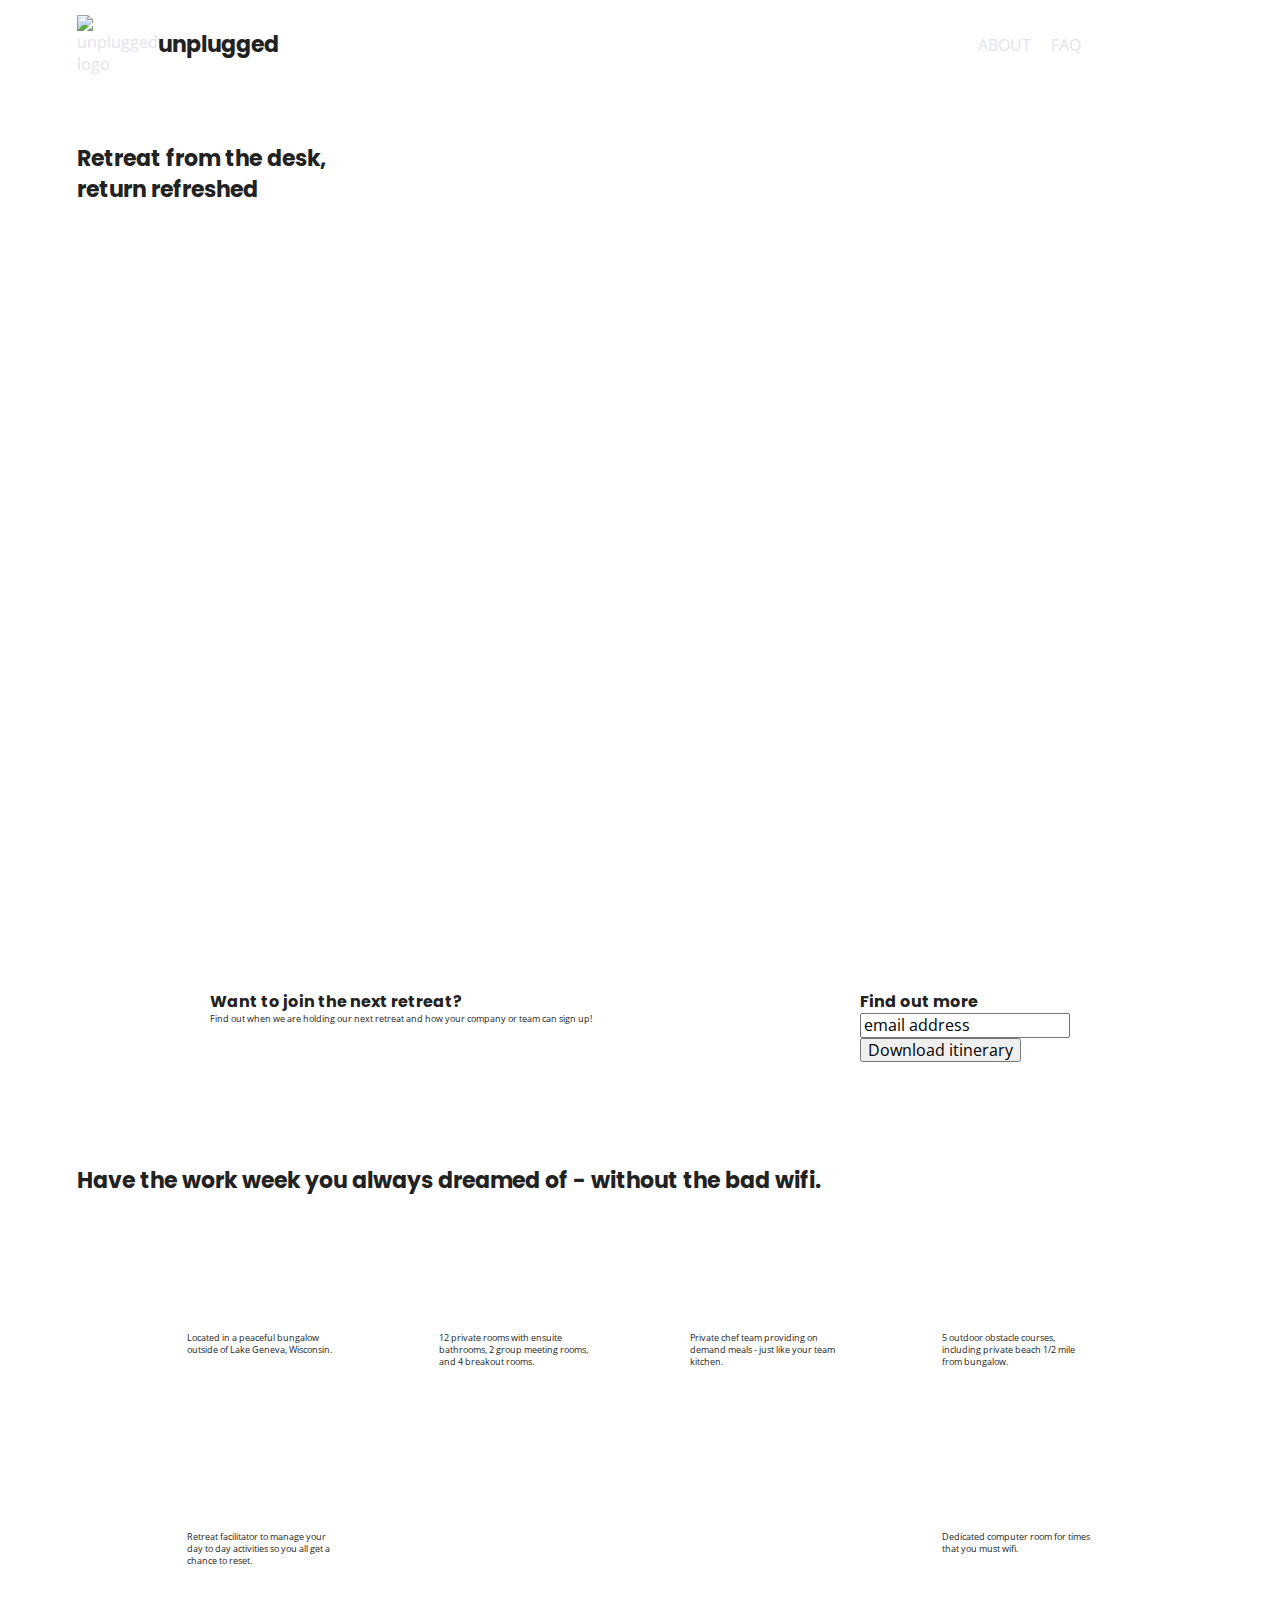
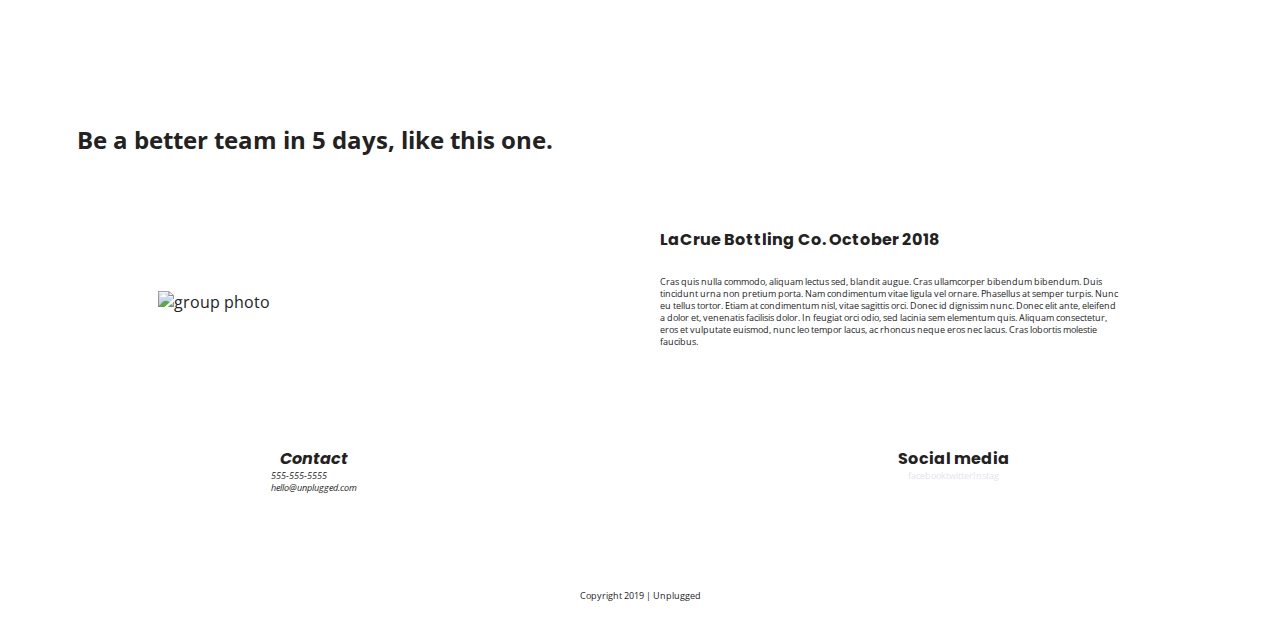
==== index.html @ 3b062340 "adding font styles" ====
<!doctype html>
<html class="no-js" lang="">

<head>
  <meta charset="utf-8">
  <meta http-equiv="x-ua-compatible" content="ie=edge">
  <title>Unplugged | home </title>
  <meta name="description" content="">
  <meta name="viewport" content="width=device-width, initial-scale=1, shrink-to-fit=no">

  <link rel="manifest" href="site.webmanifest">
  <link rel="apple-touch-icon" href="icon.png">
  <!-- Place favicon.ico in the root directory -->

  <!------- Fonts ---->
  <link href="https://fonts.googleapis.com/css?family=Open+Sans:400,700|Poppins:500,700" rel="stylesheet">


  <link rel="stylesheet" href="css/normalize.css">
  <link rel="stylesheet" href="css/main.css">
</head>

<body>
  <!--[if lte IE 9]>
    <p class="browserupgrade">You are using an <strong>outdated</strong> browser. Please <a href="https://browsehappy.com/">upgrade your browser</a> to improve your experience and security.</p>
  <![endif]-->

  <!-- Add your site or application content here -->

  <header>
      <div class="content-wrapper"> <!-- any elements that contain other content and visuals -->
          <a class="logo" href="#"><img src="" alt="unplugged logo"></a>
          <h1> unplugged </h1>
          <div class="header-divider"> </div> <!-- the space in between the logo and navigation -->
          <nav>
              <ul>
                  <li>  <a href="about/index.html"> about </a>  </li>
                  <li>  <a href="faq/index.html"> faq </a>  </li>
              </ul>
          </nav>
      </div> <!-- end content wrapper header -->
  </header>

  <main>
      <section class="hero-area">
            <div class="content-wrapper">
                <h1> Retreat from the desk, <br> return refreshed </h2>
            </div> <!-- hero area content wrapper ends -->
      </section>

      <aside>
            <div class="content-wrapper">
                <div class="form-description">
                    <h3> Want to join the next retreat? </h3>
                    <p> Find out when we are holding our next retreat and how your company or team can sign up! </p>
                </div>
                <div class="signup-form">
                    <h3> Find out more </h3>
                    <input type="text" name="name" value="email address">
                    <input type="button" value="Download itinerary">
                </div>
            </div> <!-- aside content wrapper ends -->
      <aside>

      <section class="features">
          <h1> Have the work week you always dreamed of - without the bad wifi. </h1>
          <div class="content-wrapper">
              <div class="feature-items">
                  <article>
                      <p class="icon">  </p>
                      <p class="features-item-description">
                            Located in a peaceful bungalow outside of Lake Geneva, Wisconsin.
                      </p>
                  </article>

                  <article>
                      <p class="icon">  </p>
                      <p class="features-item-description">
                            12 private rooms with ensuite bathrooms, 2 group meeting rooms, and 4 breakout rooms.
                      </p>
                  </article>

                  <article>
                      <p class="icon">  </p>
                      <p class="features-item-description">
                            Private chef team providing on demand meals - just like your team kitchen.
                      </p>
                  </article>

                  <article>
                      <p class="icon">  </p>
                      <p class="features-item-description">
                            5 outdoor obstacle courses, including private beach 1/2 mile from bungalow.
                      </p>
                  </article>

                  <article>
                      <p class="icon">  </p>
                      <p class="features-item-description">
                            Retreat facilitator to manage your day to day activities so you all get a chance to reset.
                      </p>
                  </article>

                  <article>
                      <p class="icon">  </p>
                      <p class="features-item-description">
                            Dedicated computer room for times that you must wifi.
                      </p>
                  </article>
              </div>
          </div> <!-- end feature content wrapper -->
      </section>

      <section class="review">
          <h2> Be a better team in 5 days, like this one. </h2>
          <div class="content-wrapper">
              <div class="group-photo">
                  <img src="" alt="group photo">
              </div>
              <div class="review-text">
                  <h3> LaCrue Bottling Co. October 2018 </h3>
                  <p>
                    Cras quis nulla commodo, aliquam lectus sed, blandit augue. Cras ullamcorper bibendum bibendum. Duis tincidunt urna non pretium porta. Nam condimentum vitae ligula vel ornare. Phasellus at semper turpis. Nunc eu tellus tortor. Etiam at condimentum nisl, vitae sagittis orci. Donec id dignissim nunc. Donec elit ante, eleifend a dolor et, venenatis facilisis dolor. In feugiat orci odio, sed lacinia sem elementum quis. Aliquam consectetur, eros et vulputate euismod, nunc leo tempor lacus, ac rhoncus neque eros nec lacus. Cras lobortis molestie faucibus.
                  </p>
              </div>
          </div> <!-- end review content wrapper -->
      </section>

    </main> <!-- main wrapper ends -->


    <footer>
          <div class="content-wrapper">
              <div class="footer-content">
                    <address class="contact"> <!-- address tag for contact info -->
                        <h4> Contact </h4>
                        <p>
                            555-555-5555 <br>
                            hello@unplugged.com
                        </p>
                    </address>

                    <div class="social">
                        <h4> Social media </h4>
                        <div class="social-icons">
                            <p>  <a href="https://www.facebook.com/yoursite" target="_blank"> facebook </a>  </p>
                            <p>  <a href="https://www.twitter.com/yoursite" target="_blank"> twitter </a>  </p>
                            <p>  <a href="https://www.instagramm.com/yoursite" target="_blank"> Instag </a>  </p>
                        </div>
                    </div> <!-- social content ends -->
              </div> <!-- footer content ends -->
          </div> <!-- content wrapper content ends -->

          <div class="copyright">
              <p> Copyright 2019 | Unplugged </p>
          </div>
    </footer>













  <script src="js/vendor/modernizr-3.6.0.min.js"></script>
  <script src="https://code.jquery.com/jquery-3.3.1.min.js" integrity="sha256-FgpCb/KJQlLNfOu91ta32o/NMZxltwRo8QtmkMRdAu8=" crossorigin="anonymous"></script>
  <script>window.jQuery || document.write('<script src="js/vendor/jquery-3.3.1.min.js"><\/script>')</script>
  <script src="js/plugins.js"></script>
  <script src="js/main.js"></script>

  <!-- Google Analytics: change UA-XXXXX-Y to be your site's ID. -->
  <script>
    window.ga = function () { ga.q.push(arguments) }; ga.q = []; ga.l = +new Date;
    ga('create', 'UA-XXXXX-Y', 'auto'); ga('send', 'pageview')
  </script>
  <script src="https://www.google-analytics.com/analytics.js" async defer></script>
</body>

</html>
---- css/main.css ----
/*! HTML5 Boilerplate v6.1.0 | MIT License | https://html5boilerplate.com/ */

/*
 * What follows is the result of much research on cross-browser styling.
 * Credit left inline and big thanks to Nicolas Gallagher, Jonathan Neal,
 * Kroc Camen, and the H5BP dev community and team.
 */

/* ==========================================================================
   Base styles: opinionated defaults
   ========================================================================== */

html {
    color: #222;
    font-size: 1em;
    line-height: 1.4;
}

/*
 * Remove text-shadow in selection highlight:
 * https://twitter.com/miketaylr/status/12228805301
 *
 * Vendor-prefixed and regular ::selection selectors cannot be combined:
 * https://stackoverflow.com/a/16982510/7133471
 *
 * Customize the background color to match your design.
 */

::-moz-selection {
    background: #b3d4fc;
    text-shadow: none;
}

::selection {
    background: #b3d4fc;
    text-shadow: none;
}

/*
 * A better looking default horizontal rule
 */

hr {
    display: block;
    height: 1px;
    border: 0;
    border-top: 1px solid #ccc;
    margin: 1em 0;
    padding: 0;
}

/*
 * Remove the gap between audio, canvas, iframes,
 * images, videos and the bottom of their containers:
 * https://github.com/h5bp/html5-boilerplate/issues/440
 */

audio,
canvas,
iframe,
img,
svg,
video {
    vertical-align: middle;
}

/*
 * Remove default fieldset styles.
 */

fieldset {
    border: 0;
    margin: 0;
    padding: 0;
}

/*
 * Allow only vertical resizing of textareas.
 */

textarea {
    resize: vertical;
}

/* ==========================================================================
   Browser Upgrade Prompt
   ========================================================================== */

.browserupgrade {
    margin: 0.2em 0;
    background: #ccc;
    color: #000;
    padding: 0.2em 0;
}

/* ==========================================================================
   Author's custom styles
   ========================================================================== */


/*--------------- Base styles & Global Styles ----------*/
html {
  font-size: 16px; /* base font size for ems */
}

body {
  width: 100%;
  font-family: 'Open Sans', sans-serif;
  font-size: 1em;
}

header,
footer {
    width: 100%;
    display: flex;
    align-items: center;
    justify-content: center;
    flex-flow: row wrap;
}

h1 {
  font-size: 1.38em; /* 22px */
  margin: 0px;
  padding: 0px;
  font-family: 'Poppins', sans-serif;
}

h3 {
  font-size: 1em; /* 16px */
  margin: 0px;
  padding: 0px;
  font-family: 'Poppins', sans-serif;
}

h4 {
  margin: 0px;
  padding: 0px;
  font-family: 'Poppins', sans-serif;
}

p {
  margin: 0px;
  padding: 0px;
  font-size: 0.56em; /* 9px */
  line-height: 12px;
}

a { /* styling links */
  color: #e2e3ed;
  text-decoration: none;
}




/* ---------------- header styles ---------------------------- */

header {
    padding: 15px 0;
}

header .content-wrapper {
    display: flex; /* make the  */
    width: 88%;
    align-items: center;
    justify-content: center;
    flex-flow: row wrap;
}


.header-divider { /* space between logo and nav bar */
   width: 100%;/* lets the space grow automatically */
   height: 1px;
   margin: 10px 0 15px 0;
}

/*.logo {
  padding: 0 0 0 30px; /*to make sure the logo keeps some space to the page start */
/*} */

header nav { /* nav bar styles */
    align-items: center; /* lets nav bar appear at end of header */
    justify-content: center;
    flex-flow: row wrap;
    width: 60%;
}


header nav ul {
  display: flex; /* so that the li elements become flex items */
  justify-content: center;
  align-items: center;
  margin: 0px;
  padding: 0px;
}

header nav ul li {
  display: inline;
  margin: 0 10px;
  text-transform: uppercase;
}


/* ------------ footer styles ------------------------ */

footer .content-wrapper {
    margin: 50px 0;
}

footer .footer-content {
    display: flex;
    align-items: center;
    justify-content: center; /* to get space between the contact and social media parts and to the page end*/
    flex-flow: column;
}

footer address {
    display: flex;
    align-items: center;
    justify-content: center;
    flex-flow: column;
    padding-bottom: 46px;
}

footer .social {
    display: flex;
    align-items: center;
    justify-content: center;
    flex-flow: column;
}

footer .social-icons {
    display: flex; /* to let the social icons appear below */
    align-items: center;
    justify-content: space-between;
}

footer {
    flex-flow: column; /* to turn the two divs ("content-wrapper" + "copyright") into flex items + let them appear below  */
}

footer .copyright {
    display: flex; /* to turn p element into flex item */
    align-items: center;
    justify-content: center;
    margin: 0 0 20px 0;
}


/* -------------- Mobile styles Homepage - --------------*/

main {
  display: flex;
  align-items: center;
  justify-content: center;
  flex-flow: column;
}


.hero-area {
    display: flex;
    align-items: stretch;
    justify-content: flex-start;
    height: 100vh; /* to have the hero image stretched over whole screen (100% vertical height)*/
    margin: 0;
    width: 88%;
}

.hero-area h1 {
    padding-top: 53px;
}

.hero-area .content-wrapper {
    width: 100%;
}

aside {
    display: flex; /* to center the content */
    align-items: center;
    justify-content: center;
    flex-flow: column; /* to put all main area content items below of each other */

}

aside .content-wrapper {
    display: flex; /* to allow putting the "want to join..." section and the form next to each other and center */
    align-items: flex-start;
    justify-content: center;
    flex-flow: column;
    width: 88%;
}

.form-description {
    padding: 30px 0;
}

.signup-form {
    display: flex;
    align-items: flex-start;
    justify-content: center;
    flex-flow: column;
    padding-bottom: 50px;
}

.features {
    display: flex;
    align-items: flex-start; /* to set the headline to the left */
    justify-content: center;
    flex-flow: column;
    width: 88%;
}

.features .content-wrapper {
      width: 100%;
}

.feature-items {
    display: flex;
    align-items: center;
    justify-content: center;
    flex-flow: column; /* to wrap the items  */
}



.features article {
  width: 50%;
}

.feature-items p {
  padding-bottom: 54%;
}

.features h1 {
    padding: 54px 0px; /* space to left + right page border */
}


.review {
    display: flex;
    align-items: flex-start; /* to set the headline to the left */
    justify-content: center;
    flex-flow: column;
    width: 88%;
}

.review h2 {
    padding: 54px 0 29px 0;
}

.review h3 {
    padding: 24px 0;
}

.review p {
    padding-bottom: 50px;
}

.review .content-wrapper {
  display: flex;
  align-items: center;
  justify-content: center;
  flex-flow: column;
  width: 100%;
}

/* -------------- Mobile styles About -------------------*/

.mission {
    display: flex;
    justify-content: center;
    align-items: center;
    flex-flow: column;
}

.mission .content-wrapper {
    display: flex;
    justify-content: center;
    align-items: center;
    flex-flow: column; /* to have the header and the mission content below of each other */
}

.mission h2 {
    padding-top: 50px ;
    padding-bottom: 20px;
    width: 88%;
}

.mission-content {
    width: 88%;
}

.mission p {
    padding-bottom: 20px;
}

.map {
    width: 100%;
}

.contact-section {
    width: 88%;
}

.contact-section .content-wrapper {
    display: flex;
    align-items: flex-start;
    justify-content: center;
    flex-flow: column;
}

.contact-section .content-wrapper h2 {
    padding: 20px 0;
}

.contact-section address {
    display: flex; /* to get the general info and chat with facilitator beside each other */
    align-items: flex-start; /* have both headlines at the same hight */
    justify-content: center;
    flex-flow: column;
}


.contact-section address p {
    padding: 17px 0;
}



/* -------------- Mobile styles FAQ ---------------------*/

.faq {
    display: flex;
    align-items: flex-start;
    justify-content: center;
    flex-flow: column;
    width: 88%;
}

.faq h2 {
  padding-top: 50px;
}

.faq h3 {
  padding-bottom: 13px;
}

.faq .content-wrapper {
    display: flex;
    justify-content: center;
    align-items: center;
    flex-flow: row wrap;
}

.faq-content {
    padding-bottom: 50px;
}

/* ==========================================================================
   Helper classes
   ========================================================================== */

/*
 * Hide visually and from screen readers
 */

.hidden {
    display: none !important;
}

/*
 * Hide only visually, but have it available for screen readers:
 * https://snook.ca/archives/html_and_css/hiding-content-for-accessibility
 *
 * 1. For long content, line feeds are not interpreted as spaces and small width
 *    causes content to wrap 1 word per line:
 *    https://medium.com/@jessebeach/beware-smushed-off-screen-accessible-text-5952a4c2cbfe
 */

.visuallyhidden {
    border: 0;
    clip: rect(0 0 0 0);
    height: 1px;
    margin: -1px;
    overflow: hidden;
    padding: 0;
    position: absolute;
    width: 1px;
    white-space: nowrap; /* 1 */
}

/*
 * Extends the .visuallyhidden class to allow the element
 * to be focusable when navigated to via the keyboard:
 * https://www.drupal.org/node/897638
 */

.visuallyhidden.focusable:active,
.visuallyhidden.focusable:focus {
    clip: auto;
    height: auto;
    margin: 0;
    overflow: visible;
    position: static;
    width: auto;
    white-space: inherit;
}

/*
 * Hide visually and from screen readers, but maintain layout
 */

.invisible {
    visibility: hidden;
}

/*
 * Clearfix: contain floats
 *
 * For modern browsers
 * 1. The space content is one way to avoid an Opera bug when the
 *    `contenteditable` attribute is included anywhere else in the document.
 *    Otherwise it causes space to appear at the top and bottom of elements
 *    that receive the `clearfix` class.
 * 2. The use of `table` rather than `block` is only necessary if using
 *    `:before` to contain the top-margins of child elements.
 */

.clearfix:before,
.clearfix:after {
    content: " "; /* 1 */
    display: table; /* 2 */
}

.clearfix:after {
    clear: both;
}

/* ==========================================================================
   EXAMPLE Media Queries for Responsive Design.
   These examples override the primary ('mobile first') styles.
   Modify as content requires.
   ========================================================================== */

@media only screen and (min-width: 768px) {
  /* ------------ Tablet styles here ------------*/
    header .content-wrapper {
        flex-flow: row nowrap;
    }


    .header-divider { /* space between logo and nav bar */
       width: 100%;/* lets the space grow automatically */
       height: 1px;
       margin: 10px 0 15px 0;
    }


    aside .content-wrapper {
      flex-flow: row nowrap;
      justify-content: space-around;
    }

    .form-description {
      padding: 0;
      /*flex-basis: 260px;*/
    }

    .signup-form {
      /*flex-basis: 290px;*/
    }

    .feature-items {
        flex-flow: row wrap; /* to wrap the items  */
        align-items: flex-start;
        justify-content: space-between;
        padding: 0 60px; /* get the space between the features */
    }

    .features article {
        flex-basis: 23%; /* sets the width of the element */
        padding: 0 50px;
    }

    .review .content-wrapper {
      flex-flow: row nowrap;
    }

    .review-text {
      flex-basis: 42%;
    }

    .group-photo {
      flex-basis: 42%;
      padding-right: 20px;
    }

    /* ------ about styles------- */
    .mission-content {
      display: flex;
      align-items: center;
      justify-content: space-between;
      flex-flow: row nowrap;
    }

    .mission-content p {
      flex-basis: 45%; /* to auto grow/shrink --> in % */
    }

    .contact-section .content-wrapper address {
        display: flex;
        width: 100%;
        justify-content: space-around;
        align-items: flex-start;
        flex-flow: row nowrap;
      }

  /* ---- FAQ styles ------ */
  .faq h2 {
      padding-bottom: 40px;
  }

  .faq .content-wrapper {
      flex-flow: row wrap;
      justify-content: space-between;
  }

  .faq-content {
    flex-basis: 45%;
  }

  /* ---- Footer styles ------ */
    footer .content-wrapper {
      width: 100%;
    }
    footer .footer-content {
      flex-flow: row nowrap;
      justify-content: space-around;
      align-items: flex-start;
    }


}

@media only screen and (min-width: 1200px) {
  /* ------------ Desktop styles here ------------*/
  aside .content-wrapper {
    flex-flow: row nowrap;
    justify-content: space-around;
  }

  .form-description {
    padding: 0;
    /*flex-basis: 260px;*/
  }

  .signup-form {
    /*flex-basis: 290px;*/
  }

  .feature-items {
      flex-flow: row wrap; /* to wrap the items  */
      align-items: flex-start;
      justify-content: space-between;
      padding: 0 60px; /* get the space between the features */
  }

  .features article {
      flex-basis: 15%; /* sets the width of the element */
      padding: 0 50px;
  }

  .review .content-wrapper {
    flex-flow: row nowrap;
  }

  .review-text {
    flex-basis: 41%;
  }

  .group-photo {
    flex-basis: 41%;
    padding-right: 40px;
  }

  /* ------ about styles------- */
  .mission-content {
    display: flex;
    align-items: center;
    justify-content: space-between;
    flex-flow: row nowrap;
  }

  .mission-content p {
    flex-basis: 45%; /* to auto grow/shrink --> in % */
  }

  .contact-section .content-wrapper address {
      display: flex;
      width: 100%;
      justify-content: space-around;
      align-items: flex-start;
      flex-flow: row nowrap;
    }

      /* ---- FAQ styles ------ */
      .faq h2 {
          padding-bottom: 40px;
      }

      .faq .content-wrapper {
          flex-flow: row wrap;
          justify-content: space-between;
      }

      .faq-content {
        flex-basis: 45%;
}

  /* ---- footer styles ------- */
  footer .content-wrapper {
    width: 100%;
  }
  footer .footer-content {
    flex-flow: row nowrap;
    justify-content: space-around;
    align-items: flex-start;
  }

}
/* ==========================================================================
   Print styles.
   Inlined to avoid the additional HTTP request:
   https://www.phpied.com/delay-loading-your-print-css/
   ========================================================================== */

@media print {
    *,
    *:before,
    *:after {
        background: transparent !important;
        color: #000 !important; /* Black prints faster */
        -webkit-box-shadow: none !important;
        box-shadow: none !important;
        text-shadow: none !important;
    }

    a,
    a:visited {
        text-decoration: underline;
    }

    a[href]:after {
        content: " (" attr(href) ")";
    }

    abbr[title]:after {
        content: " (" attr(title) ")";
    }

    /*
     * Don't show links that are fragment identifiers,
     * or use the `javascript:` pseudo protocol
     */

    a[href^="#"]:after,
    a[href^="javascript:"]:after {
        content: "";
    }

    pre {
        white-space: pre-wrap !important;
    }
    pre,
    blockquote {
        border: 1px solid #999;
        page-break-inside: avoid;
    }

    /*
     * Printing Tables:
     * http://css-discuss.incutio.com/wiki/Printing_Tables
     */

    thead {
        display: table-header-group;
    }

    tr,
    img {
        page-break-inside: avoid;
    }

    p,
    h2,
    h3 {
        orphans: 3;
        widows: 3;
    }

    h2,
    h3 {
        page-break-after: avoid;
    }
}
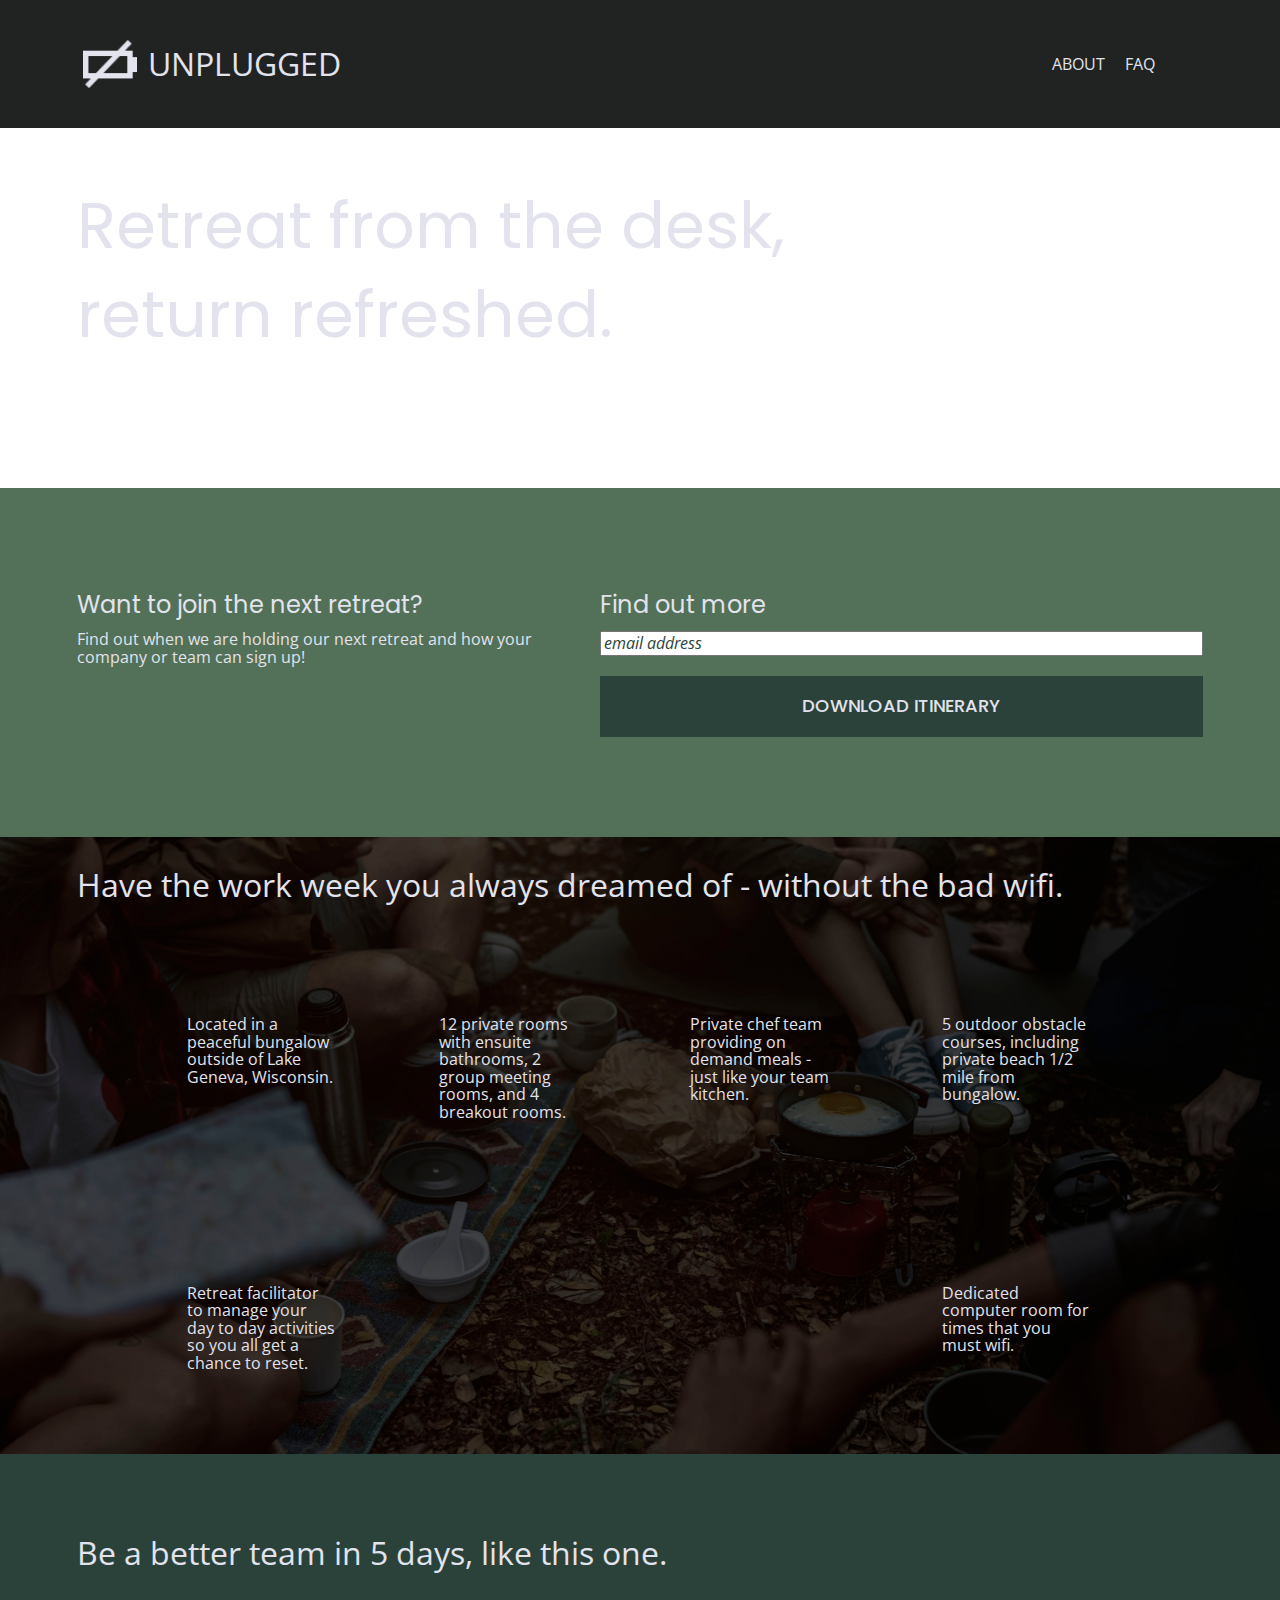
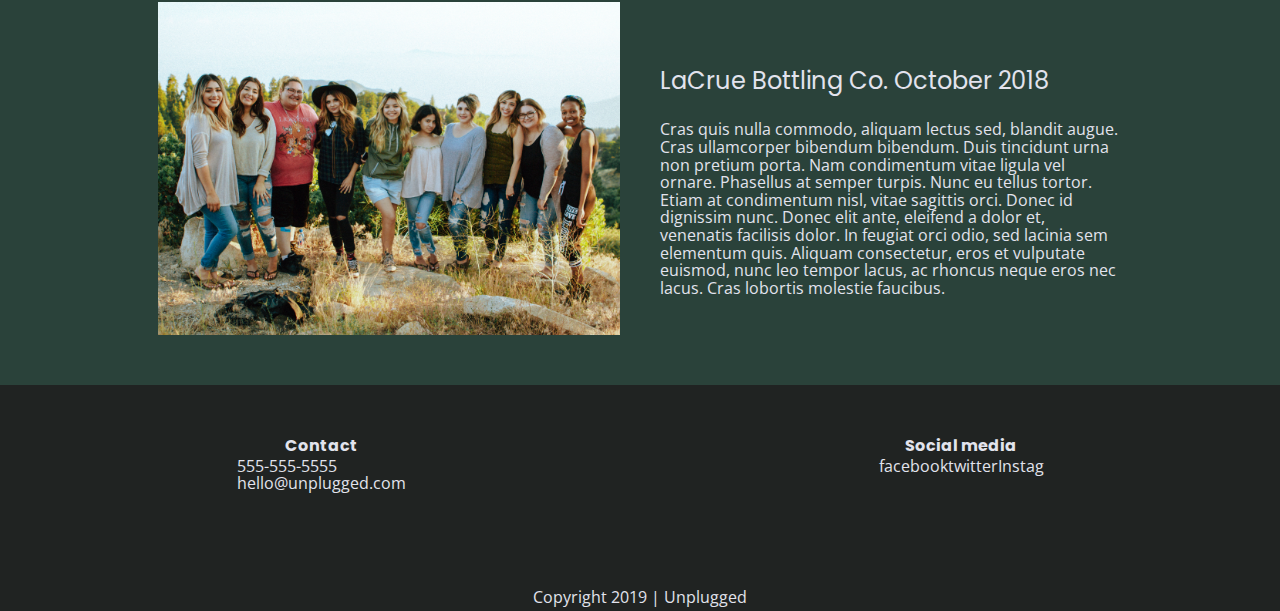
==== commit efe2b5cb: "about styling" ====
--- a/index.html
+++ b/index.html
@@ -29,8 +29,8 @@
 
   <header>
       <div class="content-wrapper"> <!-- any elements that contain other content and visuals -->
-          <a class="logo" href="#"><img src="" alt="unplugged logo"></a>
-          <h1> unplugged </h1>
+          <a class="logo" href="#"><img src="img/logo.png" alt="unplugged logo"></a>
+          <h2 id="logo-name"> unplugged </h2>
           <div class="header-divider"> </div> <!-- the space in between the logo and navigation -->
           <nav>
               <ul>
@@ -44,7 +44,7 @@
   <main>
       <section class="hero-area">
             <div class="content-wrapper">
-                <h1> Retreat from the desk, <br> return refreshed </h2>
+                <h1> Retreat from the desk, <br> return refreshed. </h1>
             </div> <!-- hero area content wrapper ends -->
       </section>
 
@@ -60,10 +60,10 @@
                     <input type="button" value="Download itinerary">
                 </div>
             </div> <!-- aside content wrapper ends -->
-      <aside>
+      </aside>
 
       <section class="features">
-          <h1> Have the work week you always dreamed of - without the bad wifi. </h1>
+          <h2> Have the work week you always dreamed of - without the bad wifi. </h2>
           <div class="content-wrapper">
               <div class="feature-items">
                   <article>
@@ -112,18 +112,20 @@
       </section>
 
       <section class="review">
-          <h2> Be a better team in 5 days, like this one. </h2>
-          <div class="content-wrapper">
-              <div class="group-photo">
-                  <img src="" alt="group photo">
-              </div>
-              <div class="review-text">
-                  <h3> LaCrue Bottling Co. October 2018 </h3>
-                  <p>
-                    Cras quis nulla commodo, aliquam lectus sed, blandit augue. Cras ullamcorper bibendum bibendum. Duis tincidunt urna non pretium porta. Nam condimentum vitae ligula vel ornare. Phasellus at semper turpis. Nunc eu tellus tortor. Etiam at condimentum nisl, vitae sagittis orci. Donec id dignissim nunc. Donec elit ante, eleifend a dolor et, venenatis facilisis dolor. In feugiat orci odio, sed lacinia sem elementum quis. Aliquam consectetur, eros et vulputate euismod, nunc leo tempor lacus, ac rhoncus neque eros nec lacus. Cras lobortis molestie faucibus.
-                  </p>
-              </div>
-          </div> <!-- end review content wrapper -->
+            <div class="review-wrapper">
+                <h2> Be a better team in 5 days, like this one. </h2>
+                <div class="content-wrapper">
+                    <div class="group-photo">
+                        <img src="img/team.jpg" alt="group photo">
+                    </div>
+                    <div class="review-text">
+                        <h3> LaCrue Bottling Co. October 2018 </h3>
+                        <p>
+                          Cras quis nulla commodo, aliquam lectus sed, blandit augue. Cras ullamcorper bibendum bibendum. Duis tincidunt urna non pretium porta. Nam condimentum vitae ligula vel ornare. Phasellus at semper turpis. Nunc eu tellus tortor. Etiam at condimentum nisl, vitae sagittis orci. Donec id dignissim nunc. Donec elit ante, eleifend a dolor et, venenatis facilisis dolor. In feugiat orci odio, sed lacinia sem elementum quis. Aliquam consectetur, eros et vulputate euismod, nunc leo tempor lacus, ac rhoncus neque eros nec lacus. Cras lobortis molestie faucibus.
+                        </p>
+                    </div>
+                </div> <!-- end review content wrapper -->
+          </div>
       </section>
 
     </main> <!-- main wrapper ends -->
--- a/css/main.css
+++ b/css/main.css
@@ -107,6 +107,7 @@
   width: 100%;
   font-family: 'Open Sans', sans-serif;
   font-size: 1em;
+  color: #E2E3ED; /* font color for all text elements */
 }
 
 header,
@@ -116,6 +117,7 @@
     align-items: center;
     justify-content: center;
     flex-flow: row wrap;
+    background-color: #202322;
 }
 
 h1 {
@@ -141,8 +143,8 @@
 p {
   margin: 0px;
   padding: 0px;
-  font-size: 0.56em; /* 9px */
-  line-height: 12px;
+  font-size: 1em; /* 9px */
+  line-height: 1.1em;
 }
 
 a { /* styling links */
@@ -150,7 +152,9 @@
   text-decoration: none;
 }
 
-
+address {
+  font-style: normal;
+}
 
 
 /* ---------------- header styles ---------------------------- */
@@ -167,22 +171,35 @@
     flex-flow: row wrap;
 }
 
+header h1 {
+    text-transform: uppercase;
+}
 
 .header-divider { /* space between logo and nav bar */
    width: 100%;/* lets the space grow automatically */
    height: 1px;
    margin: 10px 0 15px 0;
-}
-
-/*.logo {
-  padding: 0 0 0 30px; /*to make sure the logo keeps some space to the page start */
-/*} */
+   border-top: 1px solid #3A3A3A;
+}
+
+header .content-wrapper {
+  width: 100%;
+}
+
+.logo {
+  padding: 0 11px 0 0; /*to make sure the logo keeps some space to the page start */
+}
+
 
 header nav { /* nav bar styles */
     align-items: center; /* lets nav bar appear at end of header */
     justify-content: center;
     flex-flow: row wrap;
     width: 60%;
+}
+
+#logo-name {
+  text-transform: uppercase;
 }
 
 
@@ -243,7 +260,7 @@
     display: flex; /* to turn p element into flex item */
     align-items: center;
     justify-content: center;
-    margin: 0 0 20px 0;
+    margin: 0 0 5px 0;
 }
 
 
@@ -259,11 +276,13 @@
 
 .hero-area {
     display: flex;
-    align-items: stretch;
-    justify-content: flex-start;
-    height: 100vh; /* to have the hero image stretched over whole screen (100% vertical height)*/
+    align-items: flex-start;
+    justify-content: center;
+    height: 40vh; /* to have the hero image stretched over whole screen (100% vertical height)*/
     margin: 0;
-    width: 88%;
+    width: 100%;
+    background: url('../img/hero.jpg') center top no-repeat;
+    background-size: cover;
 }
 
 .hero-area h1 {
@@ -271,7 +290,8 @@
 }
 
 .hero-area .content-wrapper {
-    width: 100%;
+    width: 88%;
+
 }
 
 aside {
@@ -279,7 +299,8 @@
     align-items: center;
     justify-content: center;
     flex-flow: column; /* to put all main area content items below of each other */
-
+    background-color: #537158;
+    width: 100%;
 }
 
 aside .content-wrapper {
@@ -288,30 +309,70 @@
     justify-content: center;
     flex-flow: column;
     width: 88%;
-}
+    padding: 50px 0;
+}
+
 
 .form-description {
-    padding: 30px 0;
-}
-
-.signup-form {
+    flex-basis: 80%;
+    margin-right: 40px;
+}
+
+.form-description p {
+    padding-top: 10px;
+}
+
+aside .signup-form {
     display: flex;
     align-items: flex-start;
     justify-content: center;
     flex-flow: column;
-    padding-bottom: 50px;
+    width: 100%;
+}
+
+aside .signup-form h3 {
+    padding-bottom: 10px;
+}
+
+/* ---- button styling ----- */
+input[type=text] {
+  box-sizing: border-box;
+  width: 100%;
+  color: #2a423a;
+  font-style: italic;
+}
+
+input[type=button] {
+  width: 100%;
+  padding: 20px 0;
+  margin-top: 20px;
+  background-color: #2A423A;
+  font-family: 'Poppins', Helvetica, Arial, sans-serif;
+  font-weight: 500;
+  font-size: 1.125em;
+  color: #e2e3ed;
+  border: none;
+  text-align: center;
+  text-transform: uppercase;
 }
 
 .features {
     display: flex;
-    align-items: flex-start; /* to set the headline to the left */
-    justify-content: center;
-    flex-flow: column;
-    width: 88%;
+    align-items: center; /* to set the headline to the left */
+    justify-content: center;
+    flex-flow: column;
+    width: 100%;
+    background: url('../img/background-info.jpg') center center no-repeat ;
+    background-size: cover;
+
 }
 
 .features .content-wrapper {
-      width: 100%;
+      width: 88%;
+}
+
+.features h2 {
+      width: 88%;
 }
 
 .feature-items {
@@ -320,8 +381,6 @@
     justify-content: center;
     flex-flow: column; /* to wrap the items  */
 }
-
-
 
 .features article {
   width: 50%;
@@ -338,23 +397,27 @@
 
 .review {
     display: flex;
-    align-items: flex-start; /* to set the headline to the left */
-    justify-content: center;
-    flex-flow: column;
+    align-items: center; /* to set the headline to the left */
+    justify-content: center;
+    flex-flow: column;
+    width: 100%;
+    background-color: #2A423A;
+}
+
+.review-wrapper {
     width: 88%;
-}
-
-.review h2 {
-    padding: 54px 0 29px 0;
-}
+    margin: 50px 0;
+}
+
+.group-photo img {
+    width: 100%;
+}
+
 
 .review h3 {
     padding: 24px 0;
 }
 
-.review p {
-    padding-bottom: 50px;
-}
 
 .review .content-wrapper {
   display: flex;
@@ -371,6 +434,7 @@
     justify-content: center;
     align-items: center;
     flex-flow: column;
+    width: 88%;
 }
 
 .mission .content-wrapper {
@@ -378,15 +442,16 @@
     justify-content: center;
     align-items: center;
     flex-flow: column; /* to have the header and the mission content below of each other */
+    padding: 50px 0;
+    width: 100%;
+    background-color: #537158;
 }
 
 .mission h2 {
-    padding-top: 50px ;
-    padding-bottom: 20px;
     width: 88%;
 }
 
-.mission-content {
+.mission .mission-content {
     width: 88%;
 }
 
@@ -396,21 +461,29 @@
 
 .map {
     width: 100%;
+    height: 100px;
 }
 
 .contact-section {
+    width: 100%;
+    background-color: #2A423A;
+}
+
+.contact-section .content-wrapper {
+    display: flex;
+    align-items: center;
+    justify-content: center;
+    flex-flow: column;
+    width: 100%;
+    margin: 50px 0;
+}
+
+.contact-section .content-wrapper h2 {
     width: 88%;
 }
 
-.contact-section .content-wrapper {
-    display: flex;
-    align-items: flex-start;
-    justify-content: center;
-    flex-flow: column;
-}
-
-.contact-section .content-wrapper h2 {
-    padding: 20px 0;
+.contact-content {
+    width: 88%;
 }
 
 .contact-section address {
@@ -548,13 +621,20 @@
         flex-flow: row nowrap;
     }
 
+    .logo {
+        margin: 0 0 0 6.5%;
+    }
 
     .header-divider { /* space between logo and nav bar */
-       width: 100%;/* lets the space grow automatically */
+       flex-grow: 1;/* lets the space grow automatically */
        height: 1px;
        margin: 10px 0 15px 0;
-    }
-
+       border: none;
+    }
+
+    aside {
+      padding: 50px 0;
+    }
 
     aside .content-wrapper {
       flex-flow: row nowrap;
@@ -644,19 +724,31 @@
 
 @media only screen and (min-width: 1200px) {
   /* ------------ Desktop styles here ------------*/
+
+  h1 {
+    font-size: 4em;
+    font-weight: 400;
+  }
+
+  h2 {
+    font-size: 2em;
+    font-weight: 400;
+  }
+
+  h3 {
+    font-size: 1.5em;
+    font-weight: 400;
+  }
+
+  .logo img {
+    height: 3em;
+  }
+
   aside .content-wrapper {
     flex-flow: row nowrap;
     justify-content: space-around;
   }
 
-  .form-description {
-    padding: 0;
-    /*flex-basis: 260px;*/
-  }
-
-  .signup-form {
-    /*flex-basis: 290px;*/
-  }
 
   .feature-items {
       flex-flow: row wrap; /* to wrap the items  */
@@ -684,6 +776,17 @@
   }
 
   /* ------ about styles------- */
+  .mission {
+      display: flex;
+      justify-content: center;
+      align-items: center;
+      flex-flow: column;
+  }
+
+  .mission .content-wrapper {
+      background-color: #537158;
+}
+
   .mission-content {
     display: flex;
     align-items: center;
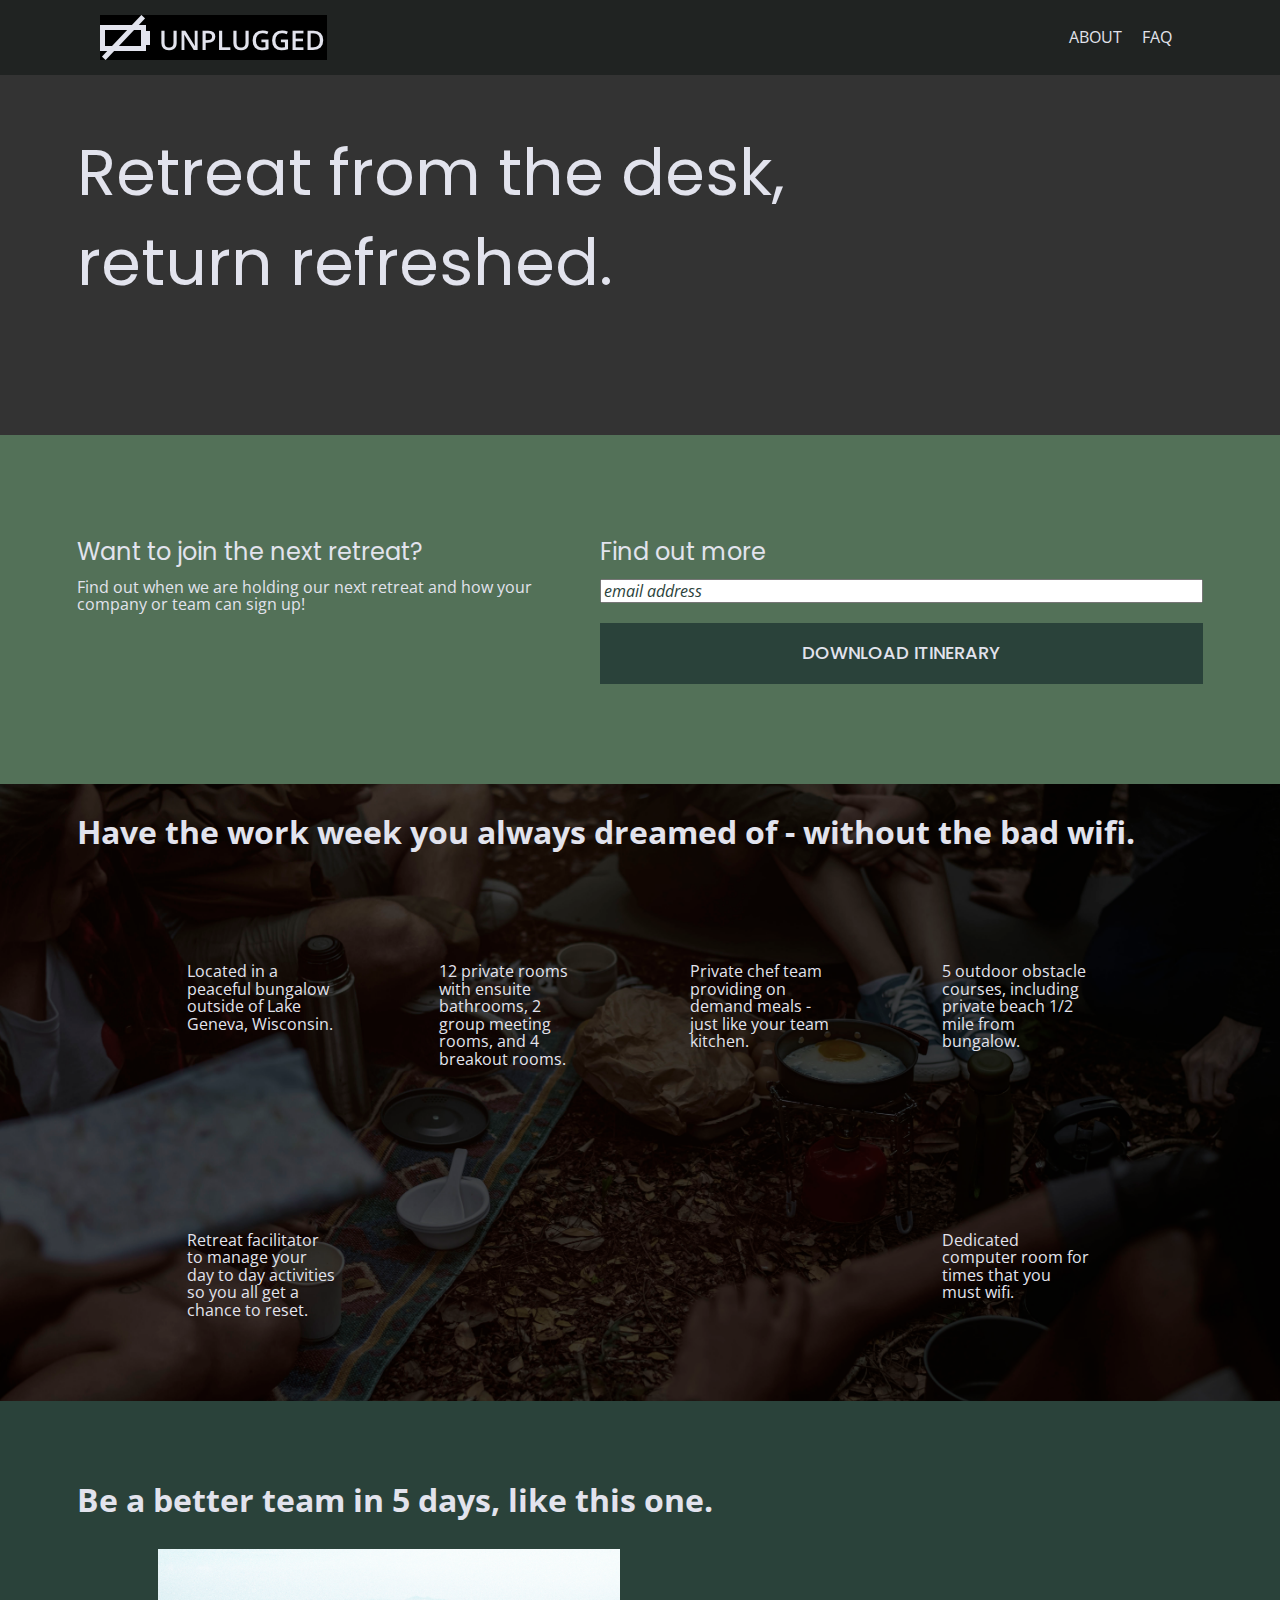
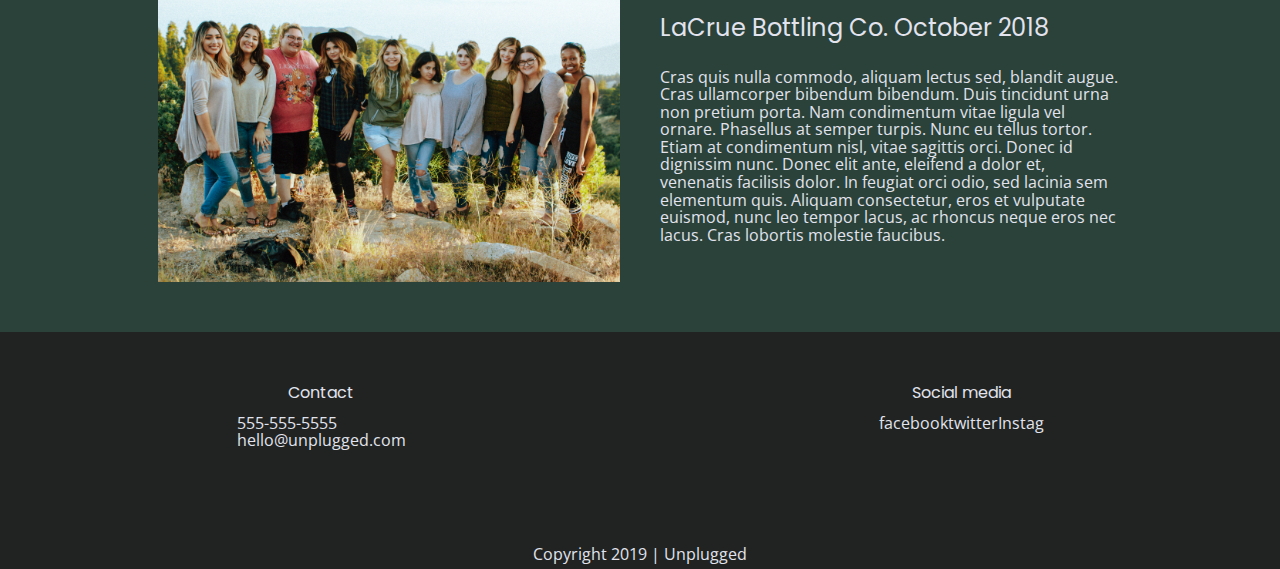
==== commit 15c4f81e: "setting logo and images" ====
--- a/index.html
+++ b/index.html
@@ -29,13 +29,20 @@
 
   <header>
       <div class="content-wrapper"> <!-- any elements that contain other content and visuals -->
-          <a class="logo" href="#"><img src="img/logo.png" alt="unplugged logo"></a>
-          <h2 id="logo-name"> unplugged </h2>
+          <figure>
+              <a class="logo" href="#">
+                  <img src="img/logo.png" alt="unplugged logo">
+              </a>
+          </figure>
           <div class="header-divider"> </div> <!-- the space in between the logo and navigation -->
           <nav>
               <ul>
-                  <li>  <a href="about/index.html"> about </a>  </li>
-                  <li>  <a href="faq/index.html"> faq </a>  </li>
+                  <li>
+                      <a href="about/index.html"> about </a>
+                  </li>
+                  <li>
+                      <a href="faq/index.html"> faq </a>
+                  </li>
               </ul>
           </nav>
       </div> <!-- end content wrapper header -->
--- a/css/main.css
+++ b/css/main.css
@@ -104,7 +104,6 @@
 }
 
 body {
-  width: 100%;
   font-family: 'Open Sans', sans-serif;
   font-size: 1em;
   color: #E2E3ED; /* font color for all text elements */
@@ -125,6 +124,7 @@
   margin: 0px;
   padding: 0px;
   font-family: 'Poppins', sans-serif;
+  font-weight: 400;
 }
 
 h3 {
@@ -132,12 +132,14 @@
   margin: 0px;
   padding: 0px;
   font-family: 'Poppins', sans-serif;
+  font-weight: 400;
 }
 
 h4 {
   margin: 0px;
   padding: 0px;
   font-family: 'Poppins', sans-serif;
+  font-weight: 400;
 }
 
 p {
@@ -156,6 +158,13 @@
   font-style: normal;
 }
 
+img { /* to make sure the images take up the whole width */
+  width: 100%;
+}
+
+figure {
+  margin: 0;
+}
 
 /* ---------------- header styles ---------------------------- */
 
@@ -186,8 +195,17 @@
   width: 100%;
 }
 
-.logo {
-  padding: 0 11px 0 0; /*to make sure the logo keeps some space to the page start */
+/* Logo setting*/
+header figure {
+    width: 60%;
+    display: flex;
+    justify-content: center;
+    align-items: center;
+    flex-flow: row wrap;
+}
+
+figure h2 {
+    padding-left: 15px;
 }
 
 
@@ -246,6 +264,10 @@
     flex-flow: column;
 }
 
+footer h4 {
+    padding-bottom: 10px;
+}
+
 footer .social-icons {
     display: flex; /* to let the social icons appear below */
     align-items: center;
@@ -281,7 +303,7 @@
     height: 40vh; /* to have the hero image stretched over whole screen (100% vertical height)*/
     margin: 0;
     width: 100%;
-    background: url('../img/hero.jpg') center top no-repeat;
+    background: url('../img/hero.jpg') center top no-repeat #333;
     background-size: cover;
 }
 
@@ -362,7 +384,7 @@
     justify-content: center;
     flex-flow: column;
     width: 100%;
-    background: url('../img/background-info.jpg') center center no-repeat ;
+    background: url('../img/background-info.jpg') center center no-repeat #333;
     background-size: cover;
 
 }
@@ -504,10 +526,11 @@
 
 .faq {
     display: flex;
-    align-items: flex-start;
-    justify-content: center;
-    flex-flow: column;
-    width: 88%;
+    align-items: center;
+    justify-content: center;
+    flex-flow: column;
+    width: 100%;
+    background-color: #537158;
 }
 
 .faq h2 {
@@ -523,6 +546,7 @@
     justify-content: center;
     align-items: center;
     flex-flow: row wrap;
+    width: 88%;
 }
 
 .faq-content {
@@ -621,8 +645,9 @@
         flex-flow: row nowrap;
     }
 
-    .logo {
-        margin: 0 0 0 6.5%;
+    header figure {
+        width: 100%;
+        flex-flow: row nowrap;
     }
 
     .header-divider { /* space between logo and nav bar */
@@ -727,21 +752,19 @@
 
   h1 {
     font-size: 4em;
-    font-weight: 400;
   }
 
   h2 {
     font-size: 2em;
-    font-weight: 400;
   }
 
   h3 {
     font-size: 1.5em;
-    font-weight: 400;
-  }
-
-  .logo img {
-    height: 3em;
+  }
+
+  header figure {
+      width: 80%;
+      flex-flow: row nowrap;
   }
 
   aside .content-wrapper {
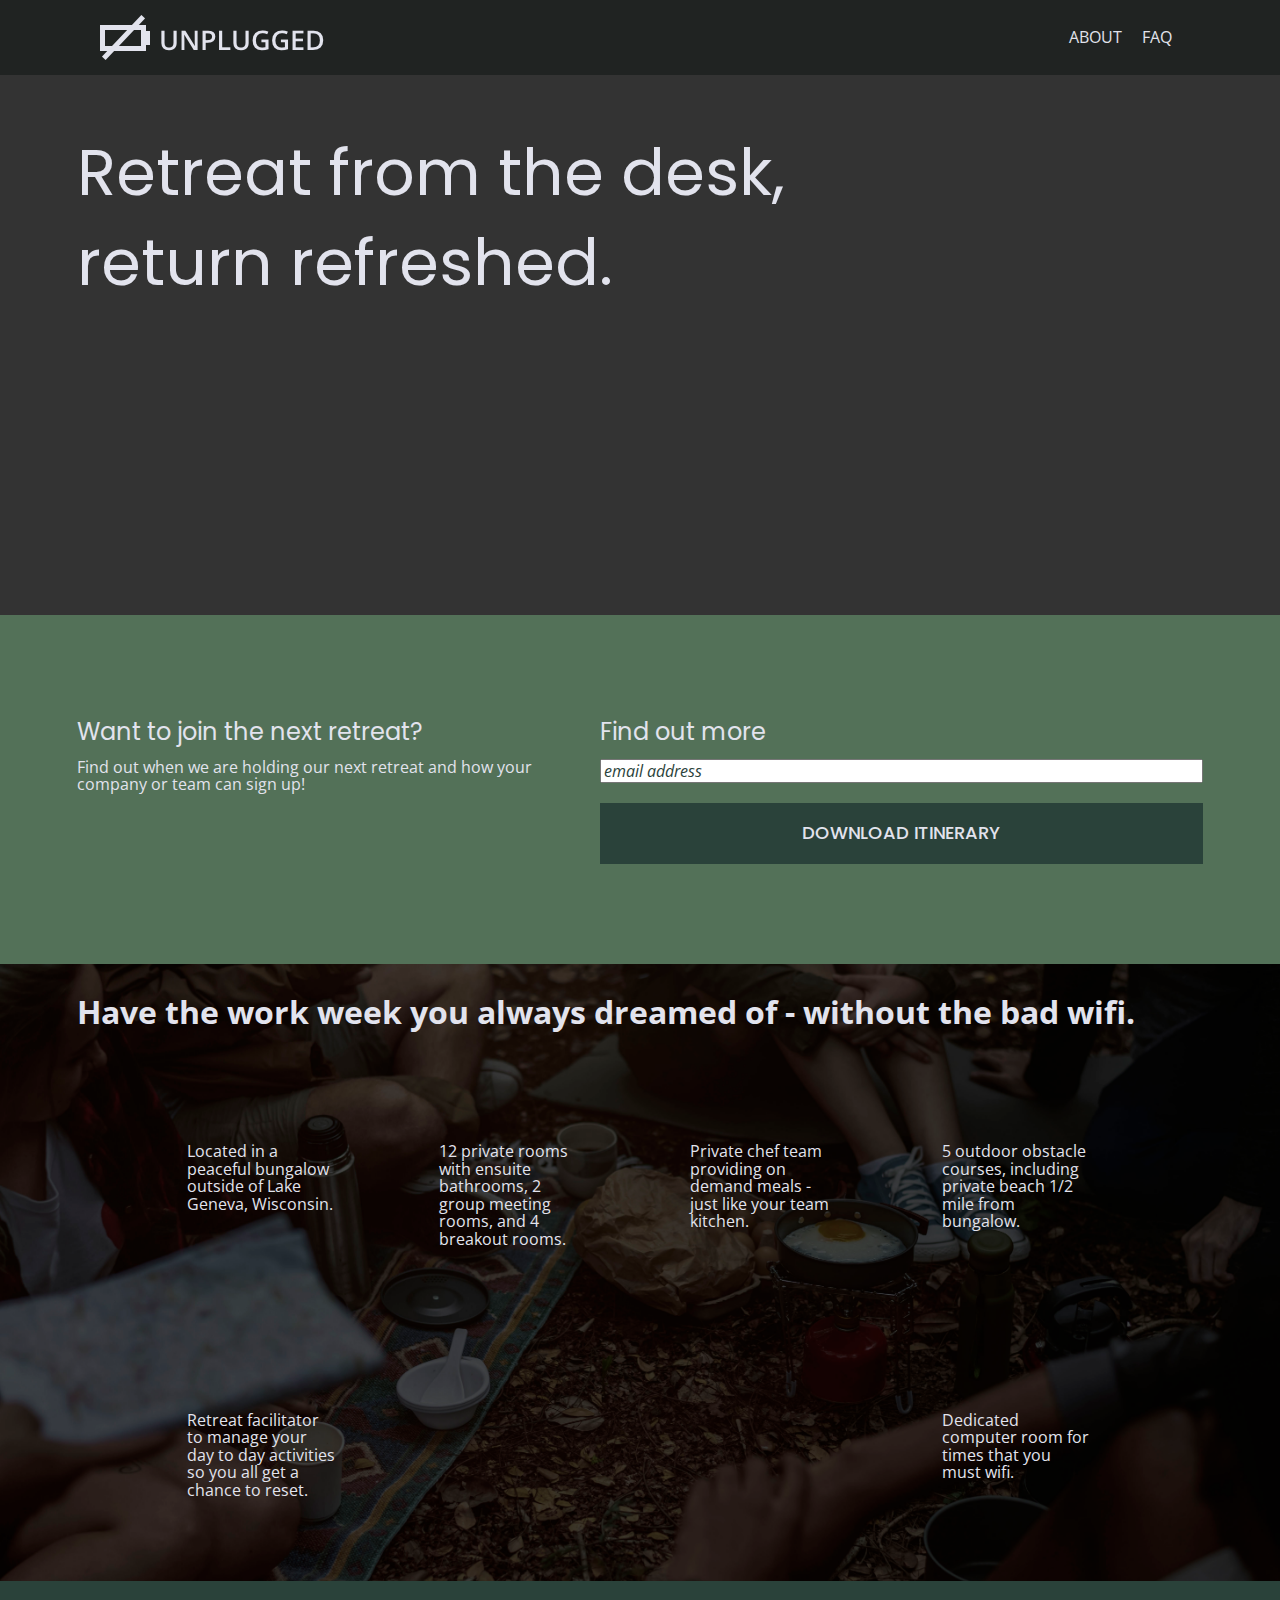
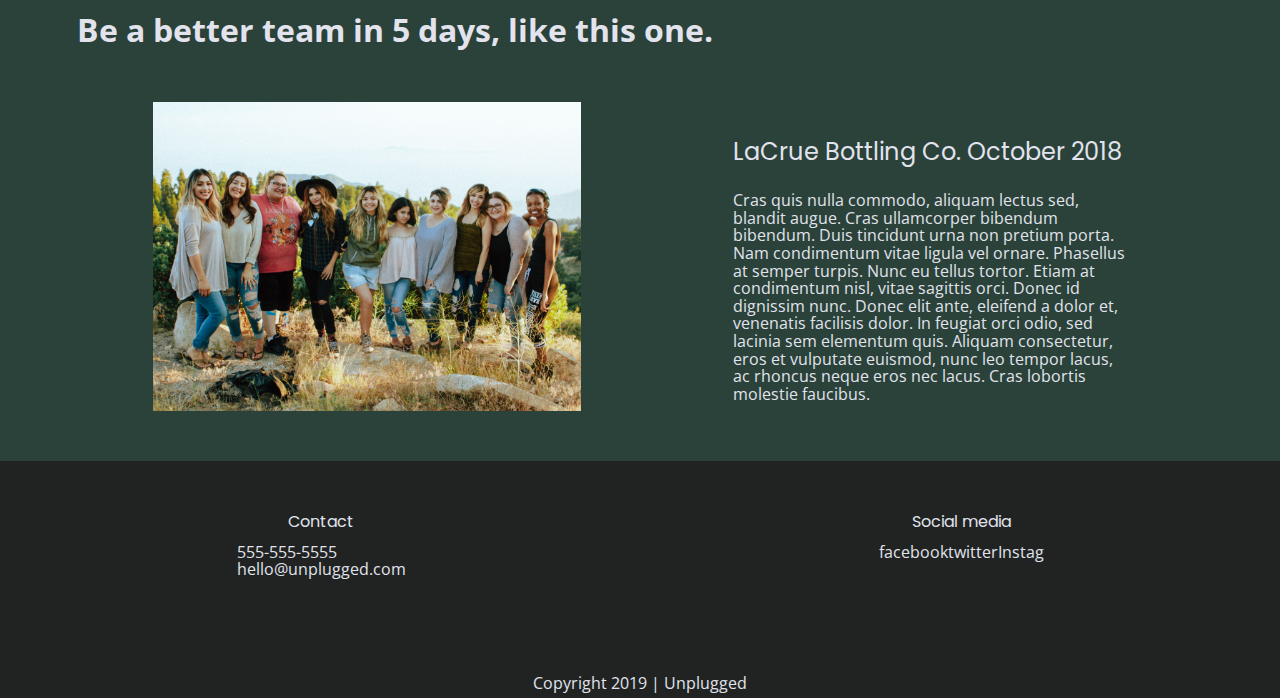
==== commit 4c6c242c: "group photo adjustment" ====
--- a/index.html
+++ b/index.html
@@ -122,9 +122,9 @@
             <div class="review-wrapper">
                 <h2> Be a better team in 5 days, like this one. </h2>
                 <div class="content-wrapper">
-                    <div class="group-photo">
+                    <figure class="group-photo">
                         <img src="img/team.jpg" alt="group photo">
-                    </div>
+                    </figure>
                     <div class="review-text">
                         <h3> LaCrue Bottling Co. October 2018 </h3>
                         <p>
--- a/css/main.css
+++ b/css/main.css
@@ -178,6 +178,7 @@
     align-items: center;
     justify-content: center;
     flex-flow: row wrap;
+    margin: 0;
 }
 
 header h1 {
@@ -214,10 +215,6 @@
     justify-content: center;
     flex-flow: row wrap;
     width: 60%;
-}
-
-#logo-name {
-  text-transform: uppercase;
 }
 
 
@@ -300,7 +297,8 @@
     display: flex;
     align-items: flex-start;
     justify-content: center;
-    height: 40vh; /* to have the hero image stretched over whole screen (100% vertical height)*/
+    /*min-height: 500px;*/
+    height: 60vh; /* to have the hero image stretched over whole screen (100% vertical height)*/
     margin: 0;
     width: 100%;
     background: url('../img/hero.jpg') center top no-repeat #333;
@@ -420,18 +418,20 @@
 .review {
     display: flex;
     align-items: center; /* to set the headline to the left */
-    justify-content: center;
+    justify-content: space-between;
     flex-flow: column;
     width: 100%;
     background-color: #2A423A;
 }
 
-.review-wrapper {
+/*.review-wrapper {
     width: 88%;
     margin: 50px 0;
-}
-
-.group-photo img {
+} */
+
+
+
+figure .group-photo {
     width: 100%;
 }
 
@@ -447,6 +447,7 @@
   justify-content: center;
   flex-flow: column;
   width: 100%;
+  margin: 50px 0;
 }
 
 /* -------------- Mobile styles About -------------------*/
@@ -687,38 +688,48 @@
         padding: 0 50px;
     }
 
+    .review {
+        display:flex;
+        align-items: center;
+        justify-content: center;
+    }
+
+    .review-wrapper {
+        width: 88%;
+      }
+
     .review .content-wrapper {
       flex-flow: row nowrap;
+      justify-content: space-between;
     }
 
     .review-text {
-      flex-basis: 42%;
+      flex-basis: 48%;
     }
 
     .group-photo {
-      flex-basis: 42%;
-      padding-right: 20px;
-    }
+      flex-basis: 48%
+   }
 
     /* ------ about styles------- */
-    .mission-content {
+  .mission-content {
+    display: flex;
+    align-items: center;
+    justify-content: space-between;
+    flex-flow: row nowrap;
+  }
+
+  .mission-content p {
+     flex-basis: 45%; /* to auto grow/shrink --> in % */
+  }
+
+  .contact-section .content-wrapper address {
       display: flex;
-      align-items: center;
-      justify-content: space-between;
+      width: 100%;
+      justify-content: space-around;
+      align-items: flex-start;
       flex-flow: row nowrap;
-    }
-
-    .mission-content p {
-      flex-basis: 45%; /* to auto grow/shrink --> in % */
-    }
-
-    .contact-section .content-wrapper address {
-        display: flex;
-        width: 100%;
-        justify-content: space-around;
-        align-items: flex-start;
-        flex-flow: row nowrap;
-      }
+  }
 
   /* ---- FAQ styles ------ */
   .faq h2 {
@@ -735,14 +746,15 @@
   }
 
   /* ---- Footer styles ------ */
-    footer .content-wrapper {
+  footer .content-wrapper {
       width: 100%;
-    }
-    footer .footer-content {
+  }
+
+  footer .footer-content {
       flex-flow: row nowrap;
       justify-content: space-around;
       align-items: flex-start;
-    }
+  }
 
 
 }
@@ -785,17 +797,27 @@
       padding: 0 50px;
   }
 
+  .review {
+      display:flex;
+      align-items: center;
+      justify-content: center;
+  }
+
+  .review-wrapper {
+      width: 88%;
+    }
+
   .review .content-wrapper {
     flex-flow: row nowrap;
+    justify-content: space-around;
   }
 
   .review-text {
-    flex-basis: 41%;
+    flex-basis: 35%;
   }
 
   .group-photo {
-    flex-basis: 41%;
-    padding-right: 40px;
+    flex-basis: 38%
   }
 
   /* ------ about styles------- */
@@ -808,7 +830,7 @@
 
   .mission .content-wrapper {
       background-color: #537158;
-}
+  }
 
   .mission-content {
     display: flex;
@@ -827,21 +849,21 @@
       justify-content: space-around;
       align-items: flex-start;
       flex-flow: row nowrap;
-    }
-
-      /* ---- FAQ styles ------ */
-      .faq h2 {
-          padding-bottom: 40px;
-      }
-
-      .faq .content-wrapper {
-          flex-flow: row wrap;
-          justify-content: space-between;
-      }
-
-      .faq-content {
-        flex-basis: 45%;
-}
+  }
+
+  /* ---- FAQ styles ------ */
+  .faq h2 {
+      padding-bottom: 40px;
+  }
+
+  .faq .content-wrapper {
+      flex-flow: row wrap;
+      justify-content: space-between;
+  }
+
+  .faq-content {
+      flex-basis: 45%;
+  }
 
   /* ---- footer styles ------- */
   footer .content-wrapper {
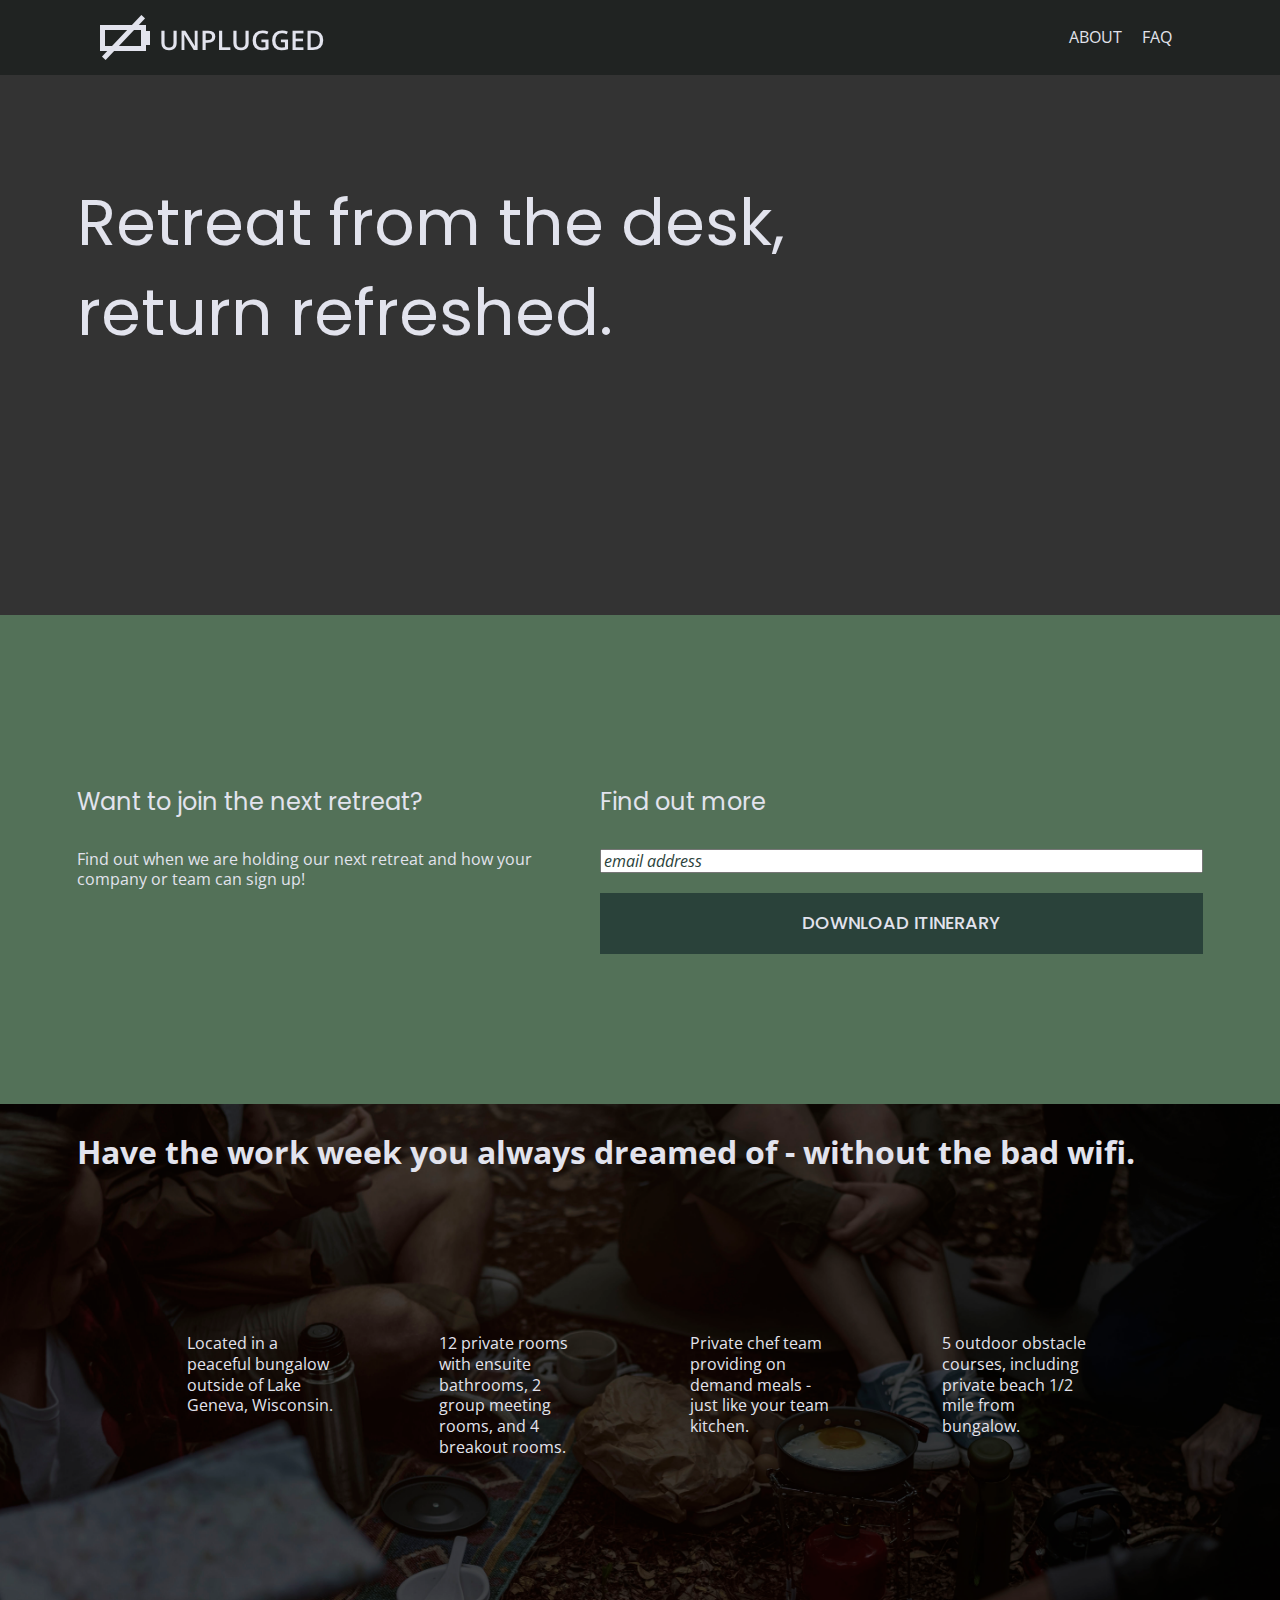
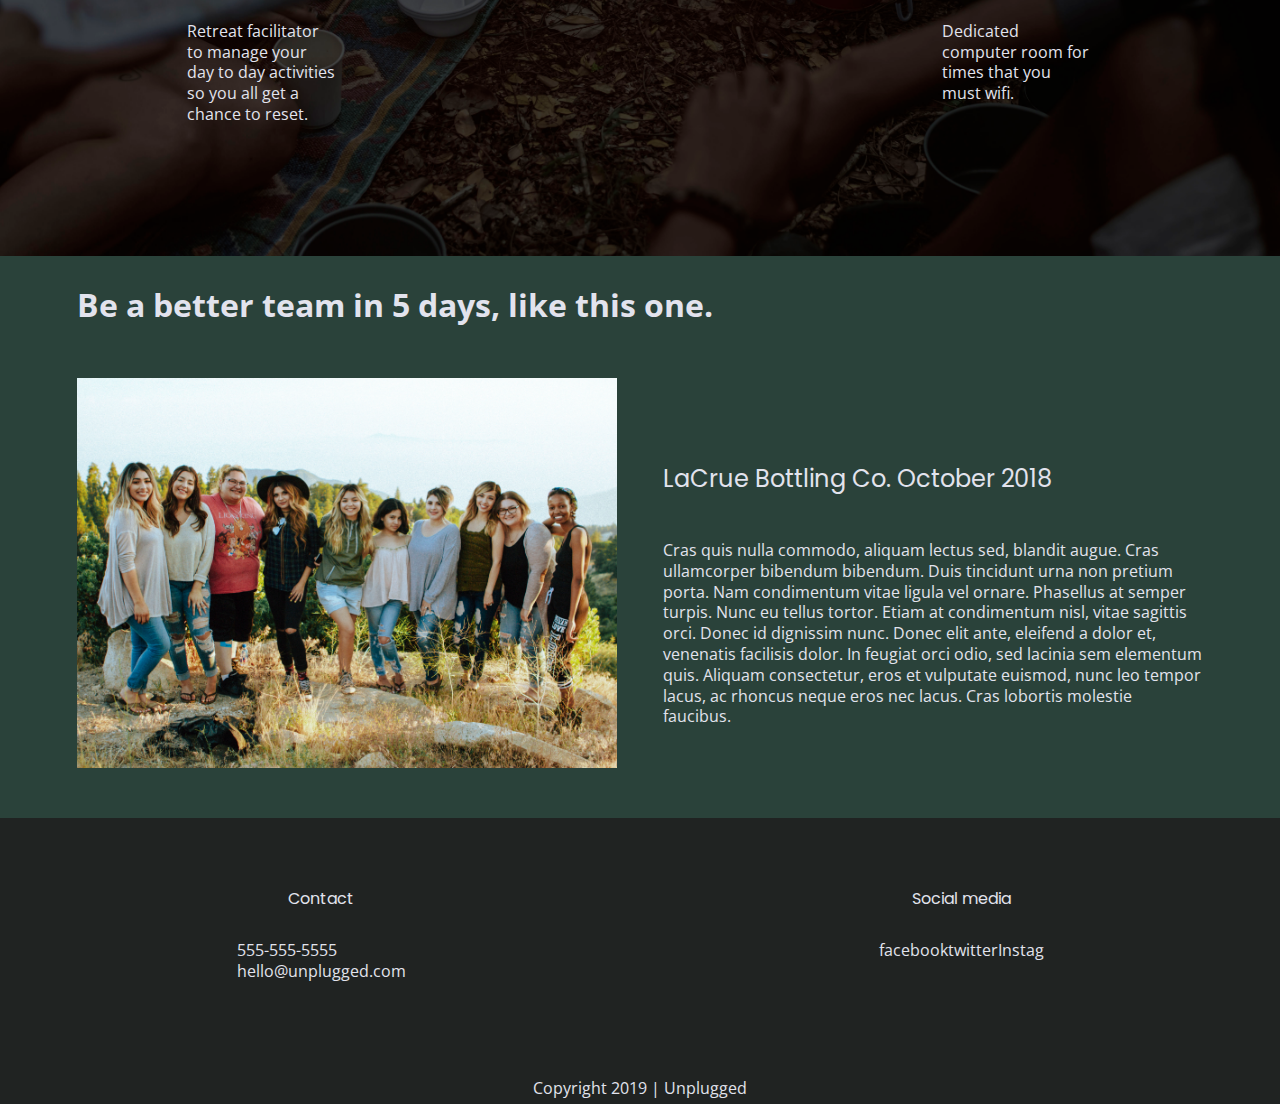
==== commit 9a0313b8: "add first icon" ====
--- a/index.html
+++ b/index.html
@@ -12,9 +12,13 @@
   <link rel="apple-touch-icon" href="icon.png">
   <!-- Place favicon.ico in the root directory -->
 
-  <!------- Fonts ---->
+  <!--- Fonts ---->
   <link href="https://fonts.googleapis.com/css?family=Open+Sans:400,700|Poppins:500,700" rel="stylesheet">
 
+  <!-- Icon Fonts ---->
+  <link rel="stylesheet" href="https://use.fontawesome.com/releases/v5.6.3/css/all.css" integrity="sha384-UHRtZLI+pbxtHCWp1t77Bi1L4ZtiqrqD80Kn4Z8NTSRyMA2Fd33n5dQ8lWUE00s/" crossorigin="anonymous">
+
+  <!-- CSS Styles --->
 
   <link rel="stylesheet" href="css/normalize.css">
   <link rel="stylesheet" href="css/main.css">
@@ -74,7 +78,9 @@
           <div class="content-wrapper">
               <div class="feature-items">
                   <article>
-                      <p class="icon">  </p>
+                      <p class="icon">
+                          <i class="fas fa-campground"></i> <!-- to add an icon from icon font awesome / add the name of the icon as a class -->
+                      </p>
                       <p class="features-item-description">
                             Located in a peaceful bungalow outside of Lake Geneva, Wisconsin.
                       </p>
--- a/css/main.css
+++ b/css/main.css
@@ -129,14 +129,14 @@
 
 h3 {
   font-size: 1em; /* 16px */
-  margin: 0px;
+  margin: 20px 0;
   padding: 0px;
   font-family: 'Poppins', sans-serif;
   font-weight: 400;
 }
 
 h4 {
-  margin: 0px;
+  margin: 20px 0;
   padding: 0px;
   font-family: 'Poppins', sans-serif;
   font-weight: 400;
@@ -146,7 +146,7 @@
   margin: 0px;
   padding: 0px;
   font-size: 1em; /* 9px */
-  line-height: 1.1em;
+  line-height: 1.3em;
 }
 
 a { /* styling links */
@@ -164,6 +164,11 @@
 
 figure {
   margin: 0;
+}
+
+.content-wrapper {
+  width: 88%;
+  margin: 50px 0
 }
 
 /* ---------------- header styles ---------------------------- */
@@ -284,14 +289,6 @@
 
 
 /* -------------- Mobile styles Homepage - --------------*/
-
-main {
-  display: flex;
-  align-items: center;
-  justify-content: center;
-  flex-flow: column;
-}
-
 
 .hero-area {
     display: flex;
@@ -424,22 +421,14 @@
     background-color: #2A423A;
 }
 
-/*.review-wrapper {
-    width: 88%;
-    margin: 50px 0;
-} */
-
-
 
 figure .group-photo {
     width: 100%;
 }
 
-
 .review h3 {
     padding: 24px 0;
 }
-
 
 .review .content-wrapper {
   display: flex;
@@ -452,76 +441,46 @@
 
 /* -------------- Mobile styles About -------------------*/
 
-.mission {
-    display: flex;
-    justify-content: center;
-    align-items: center;
-    flex-flow: column;
-    width: 88%;
-}
-
-.mission .content-wrapper {
-    display: flex;
-    justify-content: center;
-    align-items: center;
-    flex-flow: column; /* to have the header and the mission content below of each other */
-    padding: 50px 0;
-    width: 100%;
-    background-color: #537158;
-}
-
-.mission h2 {
-    width: 88%;
-}
-
-.mission .mission-content {
-    width: 88%;
-}
-
-.mission p {
-    padding-bottom: 20px;
-}
-
-.map {
-    width: 100%;
-    height: 100px;
+.mission {
+  background-color: #527158;
+  display: flex;
+  justify-content: center;
+  align-items: center;
+  flex-flow: row wrap;
+}
+
+.mission-content p {
+  margin: 10px 0;
+}
+
+.map figure {
+  width: 100%;
+  height: 0;
+  padding-bottom: 93%;
+  overflow: hidden;
+  position: relative;
+}
+
+.map iframe {
+  width: 100%;
+  height: 100%;
+  position: absolute;
+  top: 0;
+  left: 0;
 }
 
 .contact-section {
-    width: 100%;
-    background-color: #2A423A;
-}
-
-.contact-section .content-wrapper {
-    display: flex;
-    align-items: center;
-    justify-content: center;
-    flex-flow: column;
-    width: 100%;
-    margin: 50px 0;
-}
-
-.contact-section .content-wrapper h2 {
-    width: 88%;
-}
-
-.contact-content {
-    width: 88%;
-}
-
-.contact-section address {
-    display: flex; /* to get the general info and chat with facilitator beside each other */
-    align-items: flex-start; /* have both headlines at the same hight */
-    justify-content: center;
-    flex-flow: column;
-}
-
-
-.contact-section address p {
-    padding: 17px 0;
-}
-
-
+  background-color: #2a423a;
+  display: flex;
+  justify-content: center;
+  align-items: center;
+  flex-flow: row wrap;
+  width: 100%;
+}
+
+.contact-content p {
+  padding: 10px 0;
+}
 
 /* -------------- Mobile styles FAQ ---------------------*/
 
@@ -809,15 +768,15 @@
 
   .review .content-wrapper {
     flex-flow: row nowrap;
-    justify-content: space-around;
+    justify-content: space-between;
   }
 
   .review-text {
-    flex-basis: 35%;
+    flex-basis: 48%;
   }
 
   .group-photo {
-    flex-basis: 38%
+    flex-basis: 48%
   }
 
   /* ------ about styles------- */
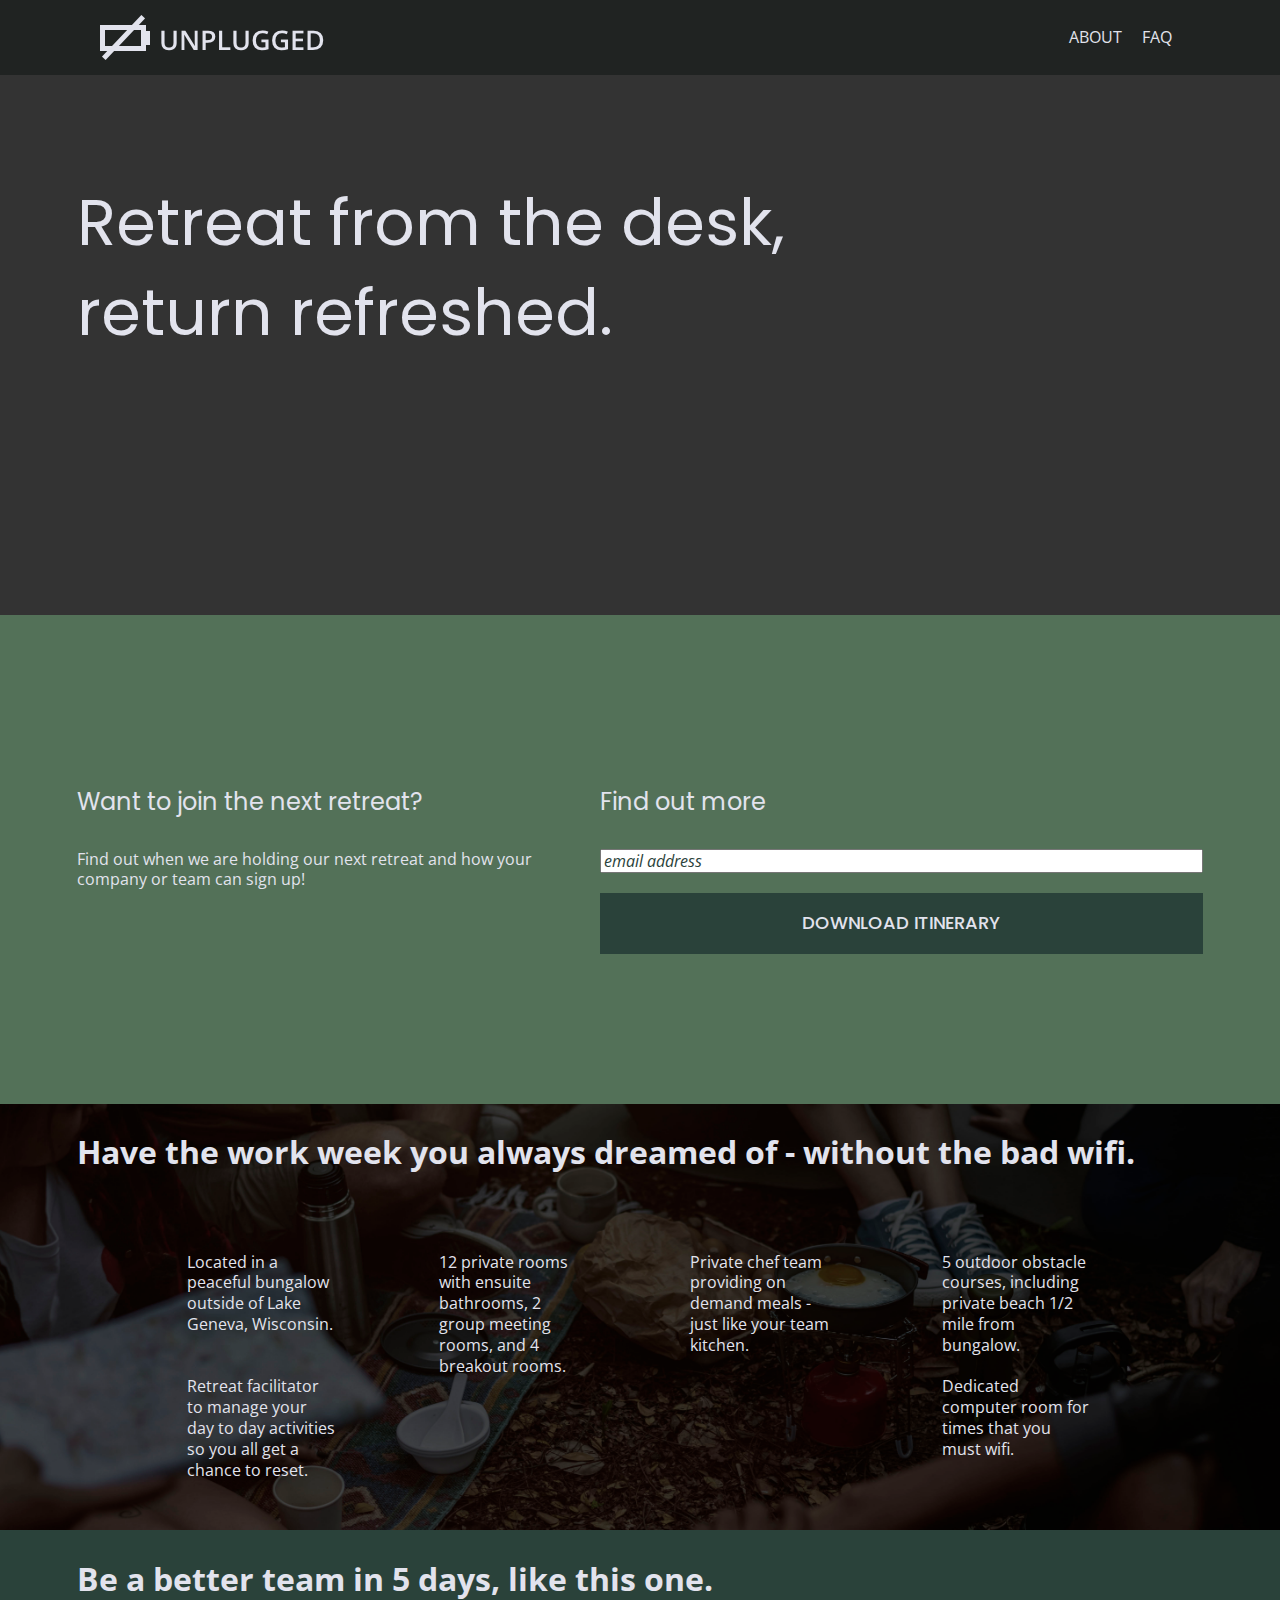
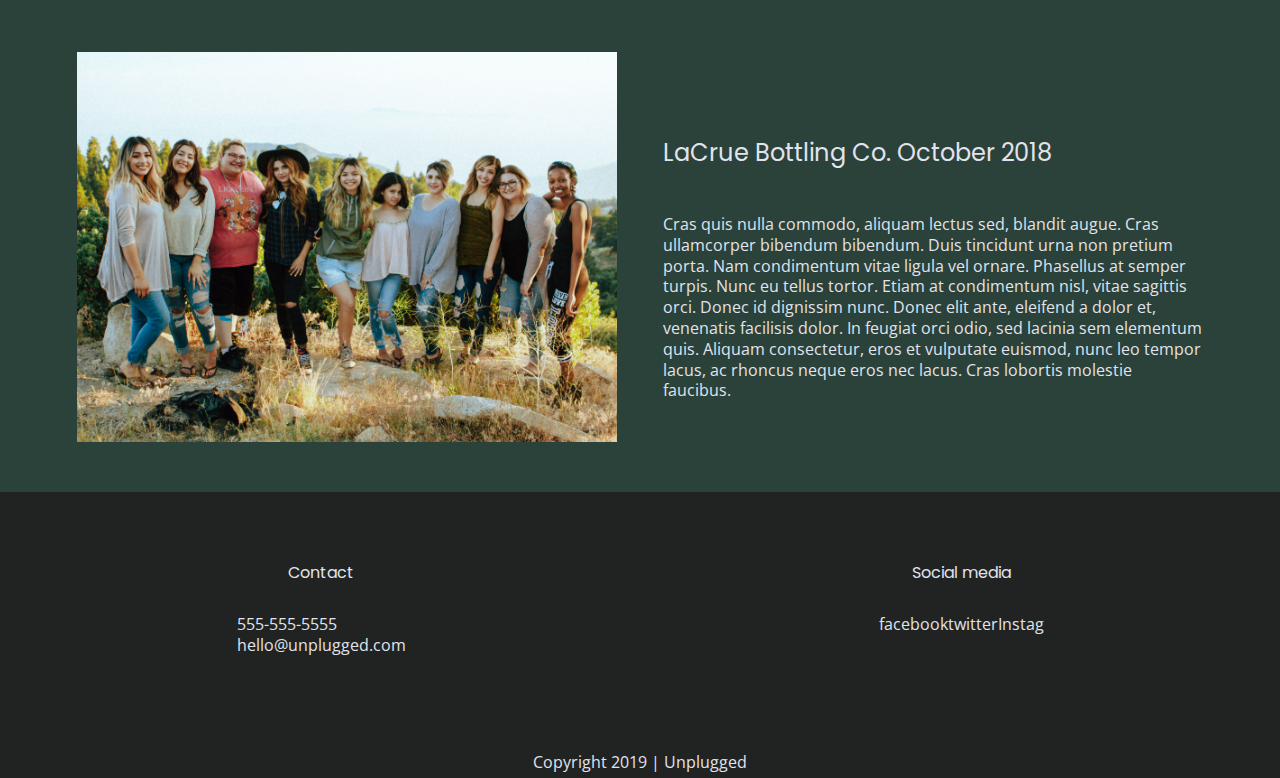
==== commit fed05b2d: "add all icons and CSS style" ====
--- a/index.html
+++ b/index.html
@@ -87,35 +87,45 @@
                   </article>
 
                   <article>
-                      <p class="icon">  </p>
+                      <p class="icon">
+                          <i class="fas fa-bed"></i>
+                      </p>
                       <p class="features-item-description">
                             12 private rooms with ensuite bathrooms, 2 group meeting rooms, and 4 breakout rooms.
                       </p>
                   </article>
 
                   <article>
-                      <p class="icon">  </p>
+                      <p class="icon">
+                          <i class="fas fa-utensils"></i>
+                      </p>
                       <p class="features-item-description">
                             Private chef team providing on demand meals - just like your team kitchen.
                       </p>
                   </article>
 
                   <article>
-                      <p class="icon">  </p>
+                      <p class="icon">
+                          <i class="fas fa-shoe-prints"></i>
+                      </p>
                       <p class="features-item-description">
                             5 outdoor obstacle courses, including private beach 1/2 mile from bungalow.
                       </p>
                   </article>
 
                   <article>
-                      <p class="icon">  </p>
+                      <p class="icon">
+                          <i class="fas fa-smile" ></i>
+                      </p>
                       <p class="features-item-description">
                             Retreat facilitator to manage your day to day activities so you all get a chance to reset.
                       </p>
                   </article>
 
                   <article>
-                      <p class="icon">  </p>
+                      <p class="icon">
+                          <i class="fas fa-wifi"></i>
+                      </p>
                       <p class="features-item-description">
                             Dedicated computer room for times that you must wifi.
                       </p>
--- a/css/main.css
+++ b/css/main.css
@@ -381,7 +381,6 @@
     width: 100%;
     background: url('../img/background-info.jpg') center center no-repeat #333;
     background-size: cover;
-
 }
 
 .features .content-wrapper {
@@ -403,8 +402,14 @@
   width: 50%;
 }
 
-.feature-items p {
+/*.feature-items p {
   padding-bottom: 54%;
+}*/
+
+/* -- styling icons -- */
+.features i {
+  font-size: 3.75em;
+  margin: 40px 0px;
 }
 
 .features h1 {
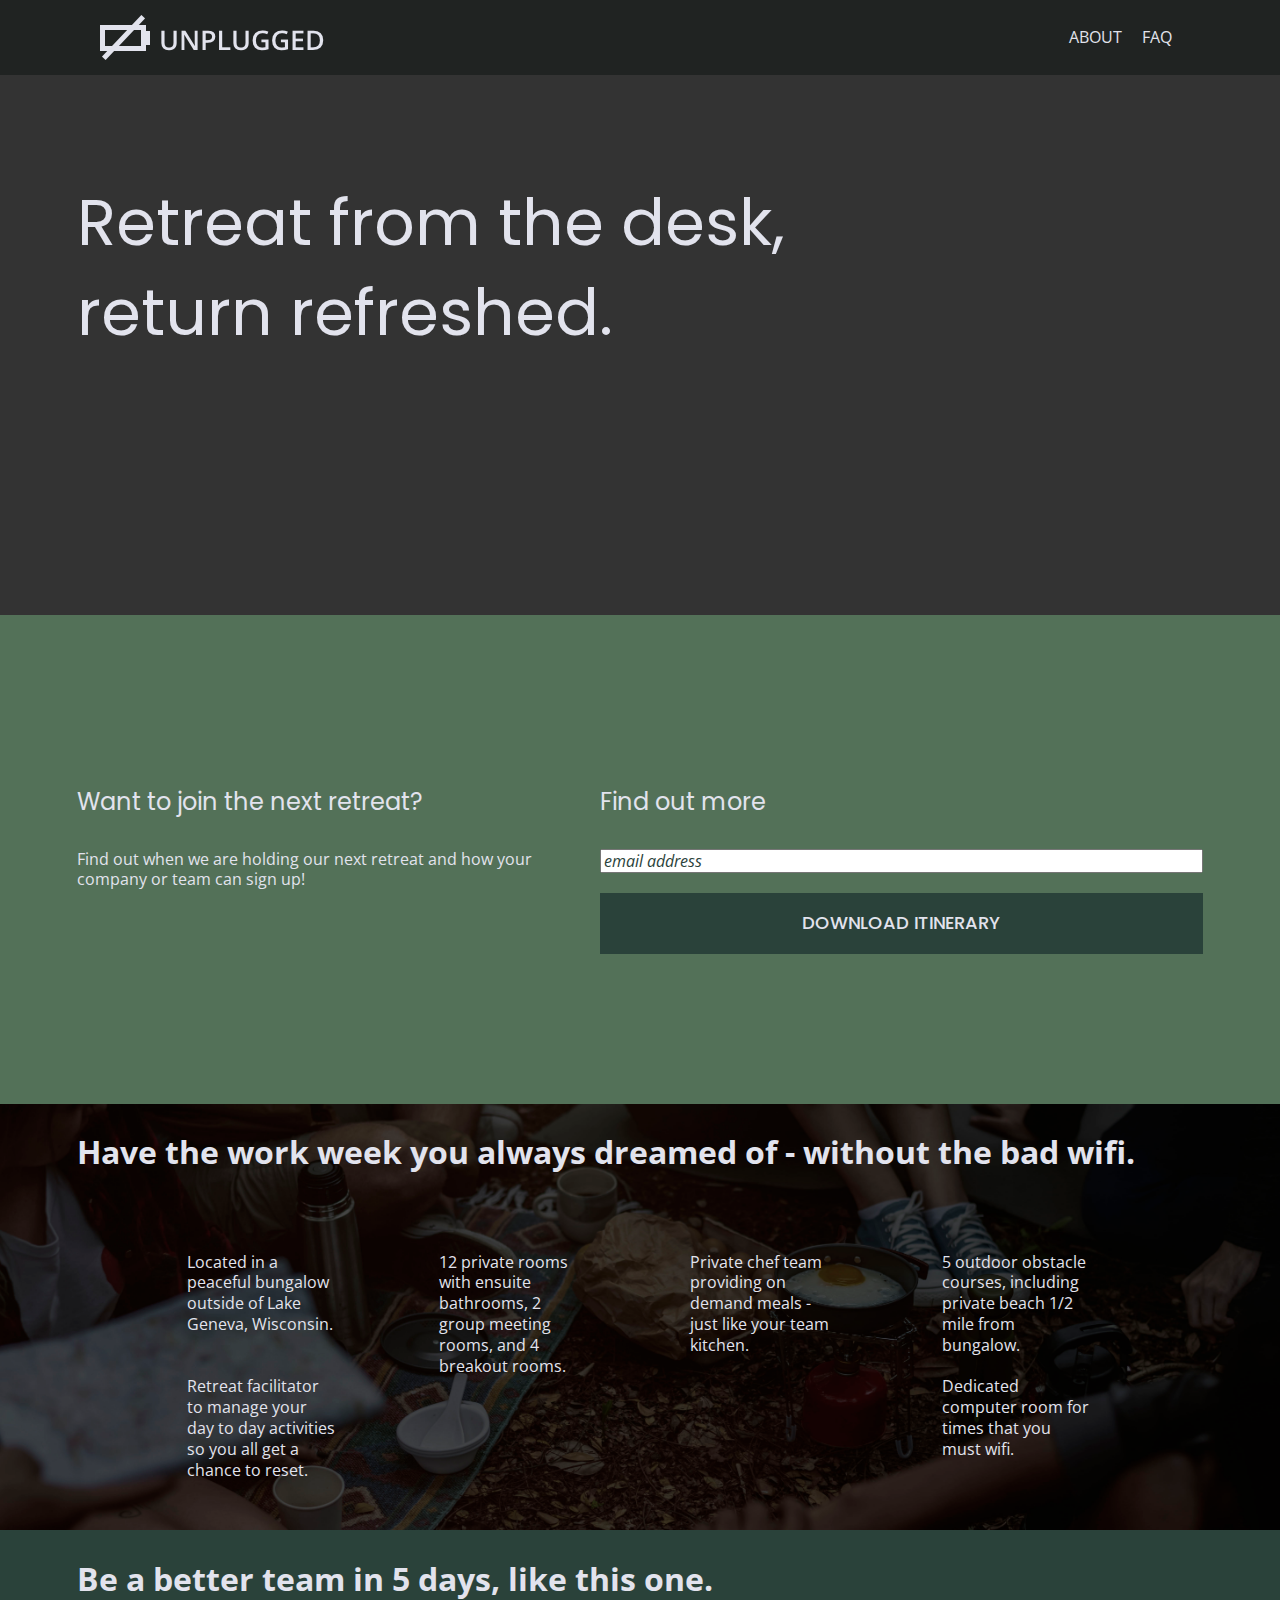
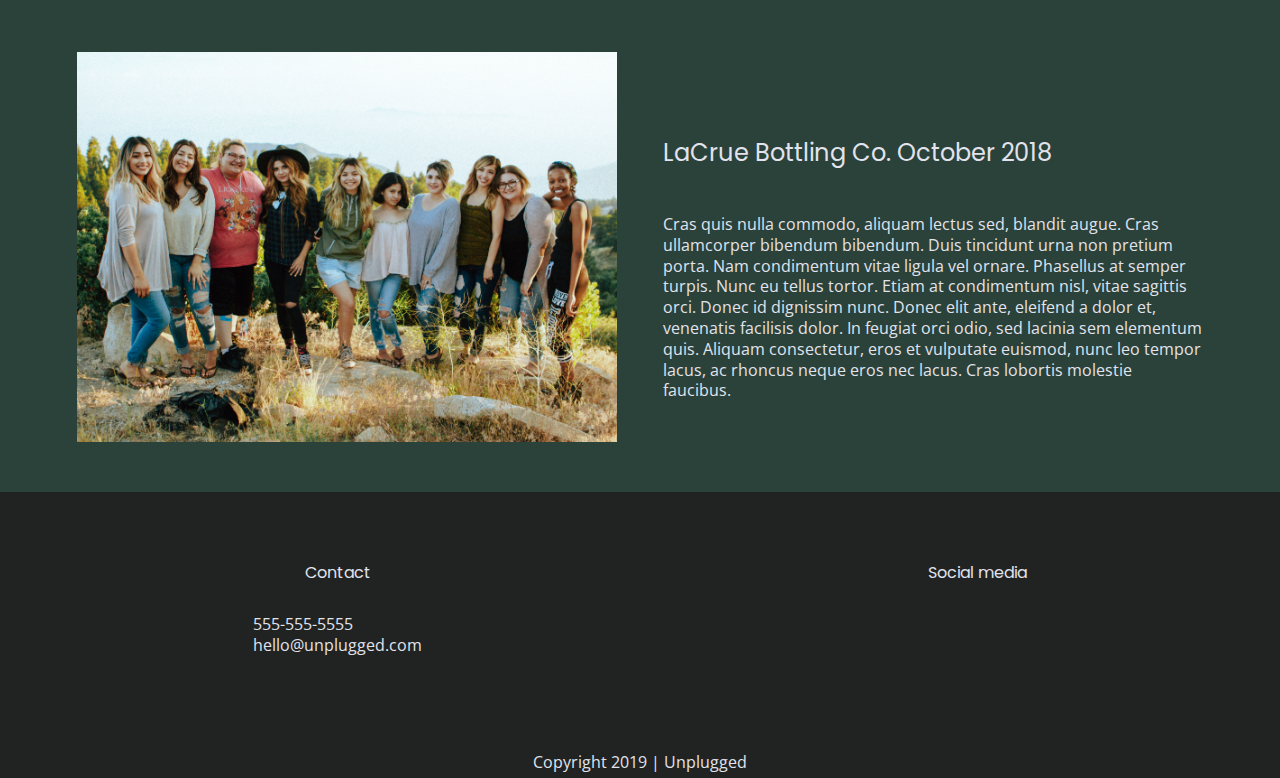
==== commit 00e51b5e: "add social media icons homepage" ====
--- a/index.html
+++ b/index.html
@@ -168,9 +168,15 @@
                     <div class="social">
                         <h4> Social media </h4>
                         <div class="social-icons">
-                            <p>  <a href="https://www.facebook.com/yoursite" target="_blank"> facebook </a>  </p>
-                            <p>  <a href="https://www.twitter.com/yoursite" target="_blank"> twitter </a>  </p>
-                            <p>  <a href="https://www.instagramm.com/yoursite" target="_blank"> Instag </a>  </p>
+                            <p>
+                                <a href="https://www.facebook.com/yoursite" target="_blank"> <i class="fab fa-facebook"> </i>  </a>
+                            </p>
+                            <p>
+                                <a href="https://www.twitter.com/yoursite" target="_blank"> <i class="fab fa-twitter">  </i>   </a>
+                            </p>
+                            <p>
+                                <a href="https://www.instagramm.com/yoursite" target="_blank"> <i class="fab fa-instagram"> </i>   </a>
+                            </p>
                         </div>
                     </div> <!-- social content ends -->
               </div> <!-- footer content ends -->
--- a/css/main.css
+++ b/css/main.css
@@ -274,6 +274,12 @@
     display: flex; /* to let the social icons appear below */
     align-items: center;
     justify-content: space-between;
+}
+
+.social-icons i {
+    padding: 0 10px;
+    font-size: 2.5em;
+    color: #537158;
 }
 
 footer {
@@ -398,13 +404,13 @@
     flex-flow: column; /* to wrap the items  */
 }
 
-.features article {
+.features article { /* centering icons */
   width: 50%;
-}
-
-/*.feature-items p {
-  padding-bottom: 54%;
-}*/
+  display: flex;
+  align-items: center;
+  justify-content: center;
+  flex-flow: column;
+}
 
 /* -- styling icons -- */
 .features i {
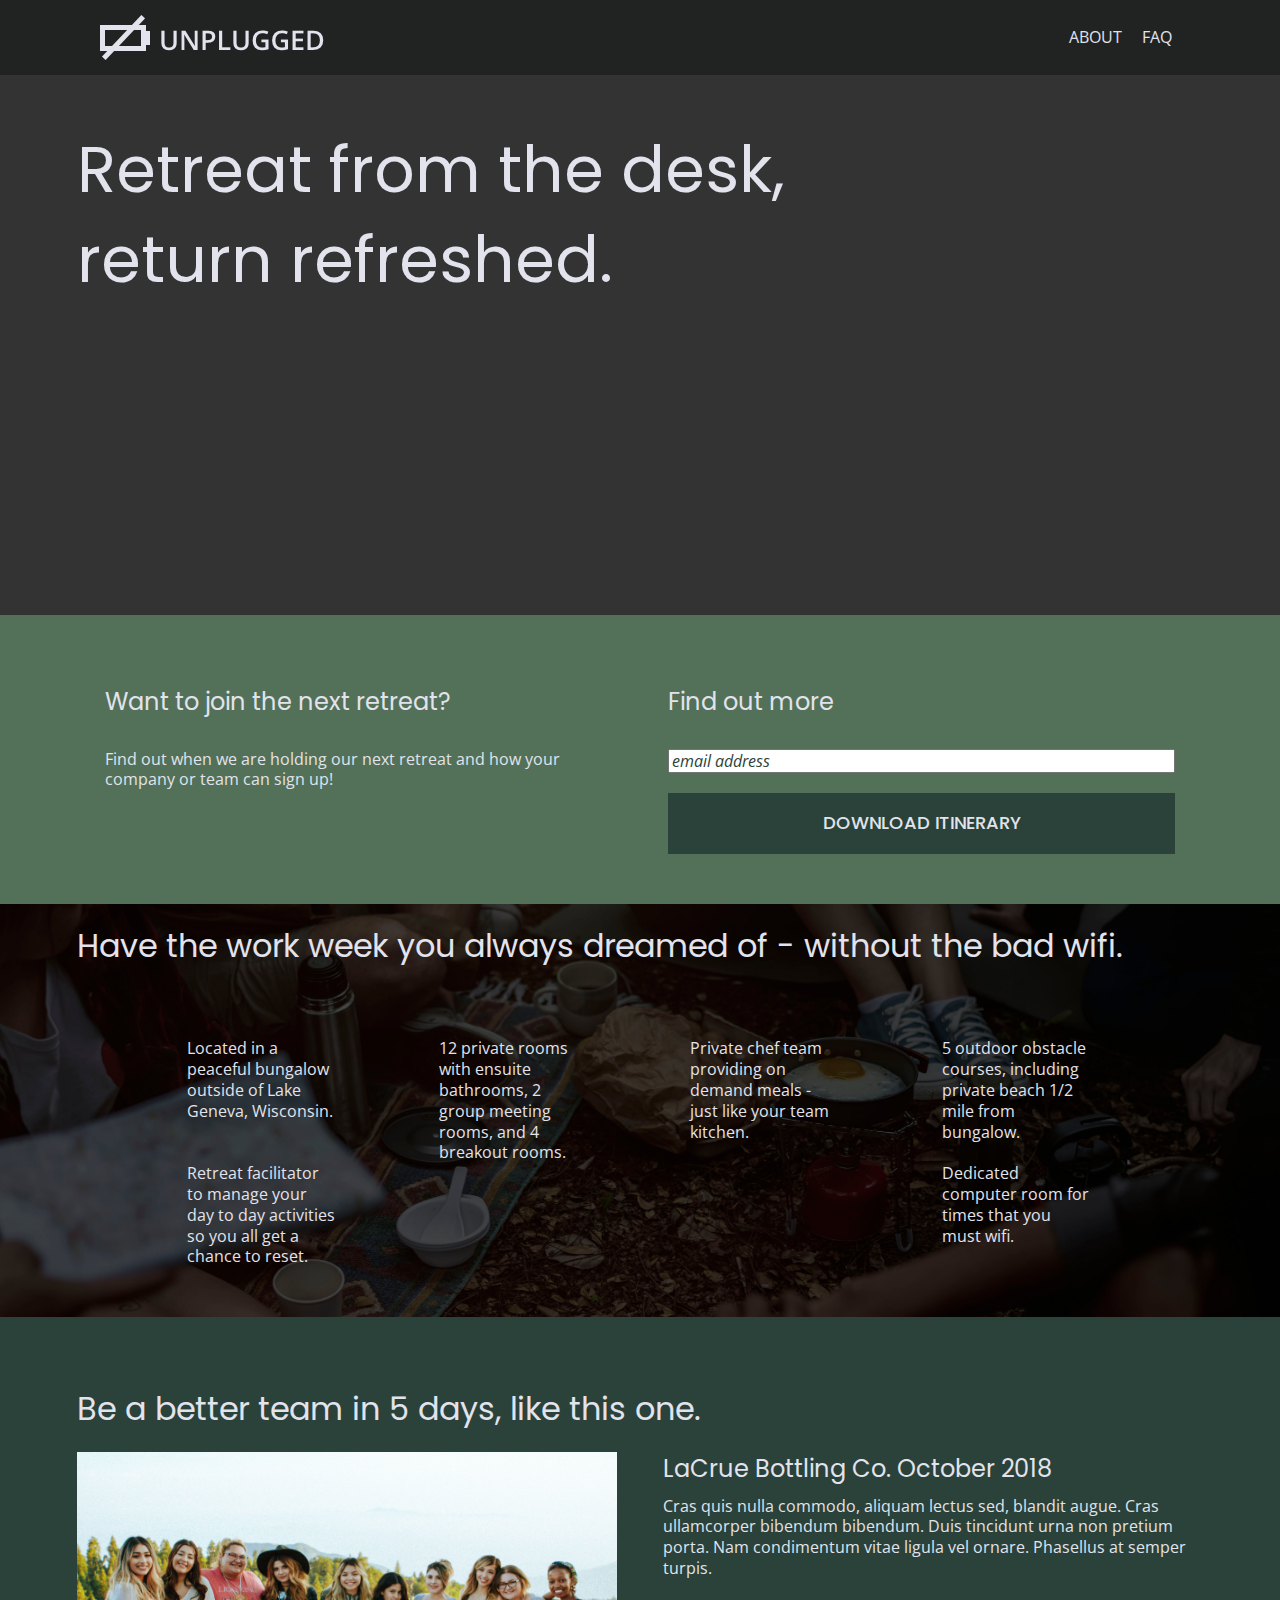
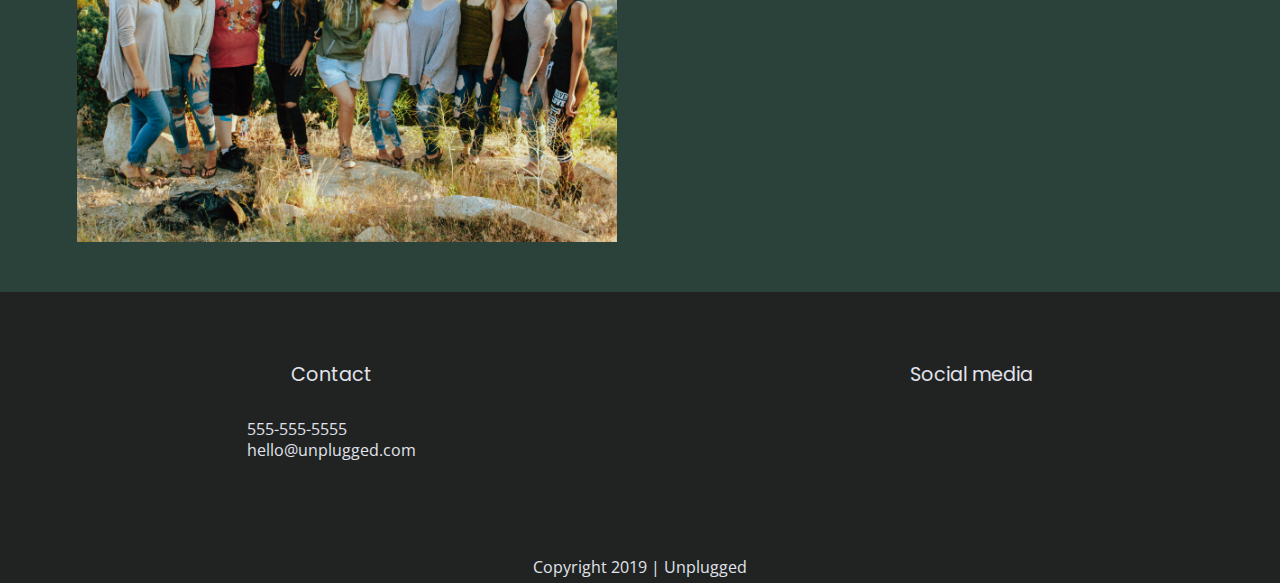
==== commit 677e365d: "fix styles issues with about and faq" ====
--- a/index.html
+++ b/index.html
@@ -135,20 +135,20 @@
       </section>
 
       <section class="review">
-            <div class="review-wrapper">
-                <h2> Be a better team in 5 days, like this one. </h2>
                 <div class="content-wrapper">
-                    <figure class="group-photo">
-                        <img src="img/team.jpg" alt="group photo">
-                    </figure>
-                    <div class="review-text">
-                        <h3> LaCrue Bottling Co. October 2018 </h3>
-                        <p>
-                          Cras quis nulla commodo, aliquam lectus sed, blandit augue. Cras ullamcorper bibendum bibendum. Duis tincidunt urna non pretium porta. Nam condimentum vitae ligula vel ornare. Phasellus at semper turpis. Nunc eu tellus tortor. Etiam at condimentum nisl, vitae sagittis orci. Donec id dignissim nunc. Donec elit ante, eleifend a dolor et, venenatis facilisis dolor. In feugiat orci odio, sed lacinia sem elementum quis. Aliquam consectetur, eros et vulputate euismod, nunc leo tempor lacus, ac rhoncus neque eros nec lacus. Cras lobortis molestie faucibus.
-                        </p>
-                    </div>
+                    <h2> Be a better team in 5 days, like this one. </h2>
+                    <article>
+                            <figure class="group-photo">
+                                <img src="img/team.jpg" alt="group photo">
+                            </figure>
+                            <div class="review-text">
+                                <h3> LaCrue Bottling Co. October 2018 </h3>
+                                <p>
+                                  Cras quis nulla commodo, aliquam lectus sed, blandit augue. Cras ullamcorper bibendum bibendum. Duis tincidunt urna non pretium porta. Nam condimentum vitae ligula vel ornare. Phasellus at semper turpis.
+                                </p>
+                            </div>
+                    </article>
                 </div> <!-- end review content wrapper -->
-          </div>
       </section>
 
     </main> <!-- main wrapper ends -->
--- a/css/main.css
+++ b/css/main.css
@@ -127,6 +127,14 @@
   font-weight: 400;
 }
 
+h2 {
+  font-size: 1em; /* 16px */
+  margin: 20px 0;
+  padding: 0px;
+  font-family: 'Poppins', sans-serif;
+  font-weight: 400;
+}
+
 h3 {
   font-size: 1em; /* 16px */
   margin: 20px 0;
@@ -300,7 +308,6 @@
     display: flex;
     align-items: flex-start;
     justify-content: center;
-    /*min-height: 500px;*/
     height: 60vh; /* to have the hero image stretched over whole screen (100% vertical height)*/
     margin: 0;
     width: 100%;
@@ -308,15 +315,6 @@
     background-size: cover;
 }
 
-.hero-area h1 {
-    padding-top: 53px;
-}
-
-.hero-area .content-wrapper {
-    width: 88%;
-
-}
-
 aside {
     display: flex; /* to center the content */
     align-items: center;
@@ -324,21 +322,12 @@
     flex-flow: column; /* to put all main area content items below of each other */
     background-color: #537158;
     width: 100%;
-}
-
-aside .content-wrapper {
-    display: flex; /* to allow putting the "want to join..." section and the form next to each other and center */
-    align-items: flex-start;
-    justify-content: center;
-    flex-flow: column;
-    width: 88%;
-    padding: 50px 0;
-}
-
+    padding: 0;
+    margin: 0;
+}
 
 .form-description {
     flex-basis: 80%;
-    margin-right: 40px;
 }
 
 .form-description p {
@@ -378,7 +367,7 @@
   text-align: center;
   text-transform: uppercase;
 }
-
+/*-- styling features --*/
 .features {
     display: flex;
     align-items: center; /* to set the headline to the left */
@@ -422,7 +411,7 @@
     padding: 54px 0px; /* space to left + right page border */
 }
 
-
+/*-- styling review section --*/
 .review {
     display: flex;
     align-items: center; /* to set the headline to the left */
@@ -432,22 +421,12 @@
     background-color: #2A423A;
 }
 
-
 figure .group-photo {
     width: 100%;
 }
 
-.review h3 {
-    padding: 24px 0;
-}
-
-.review .content-wrapper {
-  display: flex;
-  align-items: center;
-  justify-content: center;
-  flex-flow: column;
-  width: 100%;
-  margin: 50px 0;
+.review h2 {
+width: 88%;
 }
 
 /* -------------- Mobile styles About -------------------*/
@@ -612,6 +591,19 @@
 
 @media only screen and (min-width: 768px) {
   /* ------------ Tablet styles here ------------*/
+
+    h1 {
+      font-size: 3em;
+    }
+
+    h2 {
+      font-size: 1.6em;
+    }
+
+    h3 {
+      font-size: 1.4em;
+    }
+
     header .content-wrapper {
         flex-flow: row nowrap;
     }
@@ -628,22 +620,19 @@
        border: none;
     }
 
-    aside {
-      padding: 50px 0;
-    }
-
     aside .content-wrapper {
-      flex-flow: row nowrap;
+      display: flex;
+      flex-flow: row wrap;
+      align-items: flex-start;
       justify-content: space-around;
     }
 
     .form-description {
-      padding: 0;
-      /*flex-basis: 260px;*/
+      flex-basis: 45%;
     }
 
     .signup-form {
-      /*flex-basis: 290px;*/
+      flex-basis: 45%;
     }
 
     .feature-items {
@@ -654,24 +643,32 @@
     }
 
     .features article {
-        flex-basis: 23%; /* sets the width of the element */
-        padding: 0 50px;
+        flex-basis: 35%; /* sets the width of the element */
+        padding: 0 20px;
     }
 
     .review {
         display:flex;
         align-items: center;
         justify-content: center;
-    }
-
-    .review-wrapper {
-        width: 88%;
-      }
+        flex-flow: column;
+    }
 
     .review .content-wrapper {
-      flex-flow: row nowrap;
-      justify-content: space-between;
-    }
+      display: flex;
+      flex-flow: column;
+      justify-content: flex-start;
+      align-items: flex-start;
+   }
+
+   .review article {
+     display: flex;
+     justify-content: space-between;
+     align-items: flex-start;
+     flex-flow: row wrap;
+     margin: 0;
+     padding: 0;
+   }
 
     .review-text {
       flex-basis: 48%;
@@ -679,6 +676,10 @@
 
     .group-photo {
       flex-basis: 48%
+   }
+
+   .review h3 {
+     margin: 0 0 10px 0;
    }
 
     /* ------ about styles------- */
@@ -744,6 +745,10 @@
     font-size: 1.5em;
   }
 
+  h4 {
+    font-size: 1.2em;
+  }
+
   header figure {
       width: 80%;
       flex-flow: row nowrap;
@@ -771,16 +776,24 @@
       display:flex;
       align-items: center;
       justify-content: center;
-  }
-
-  .review-wrapper {
-      width: 88%;
-    }
+      flex-flow: column;
+  }
 
   .review .content-wrapper {
-    flex-flow: row nowrap;
-    justify-content: space-between;
-  }
+    display: flex;
+    flex-flow: column;
+    justify-content: flex-start;
+    align-items: flex-start;
+ }
+
+ .review article {
+   display: flex;
+   justify-content: space-between;
+   align-items: flex-start;
+   flex-flow: row wrap;
+   margin: 0;
+   padding: 0;
+ }
 
   .review-text {
     flex-basis: 48%;
@@ -788,7 +801,12 @@
 
   .group-photo {
     flex-basis: 48%
-  }
+ }
+
+ .review h3 {
+   margin: 0 0 10px 0;
+ }
+
 
   /* ------ about styles------- */
   .mission {
